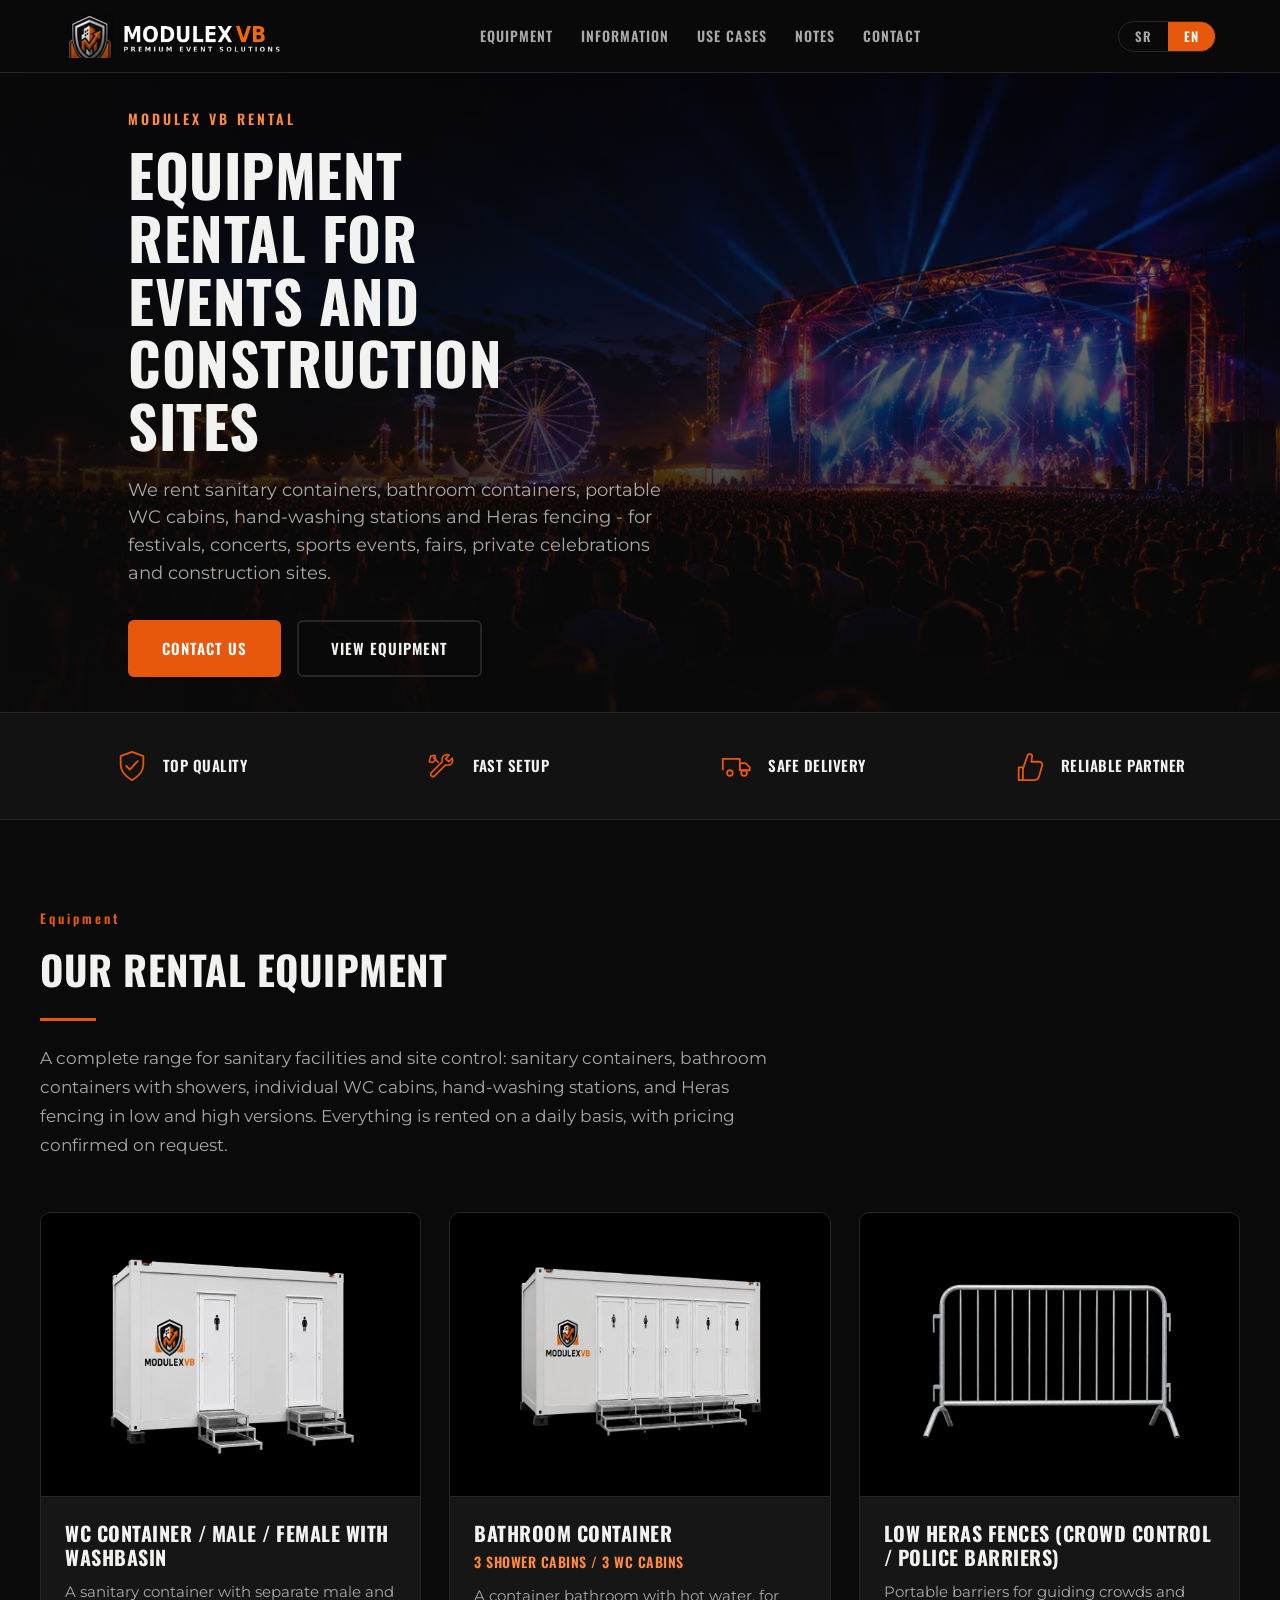
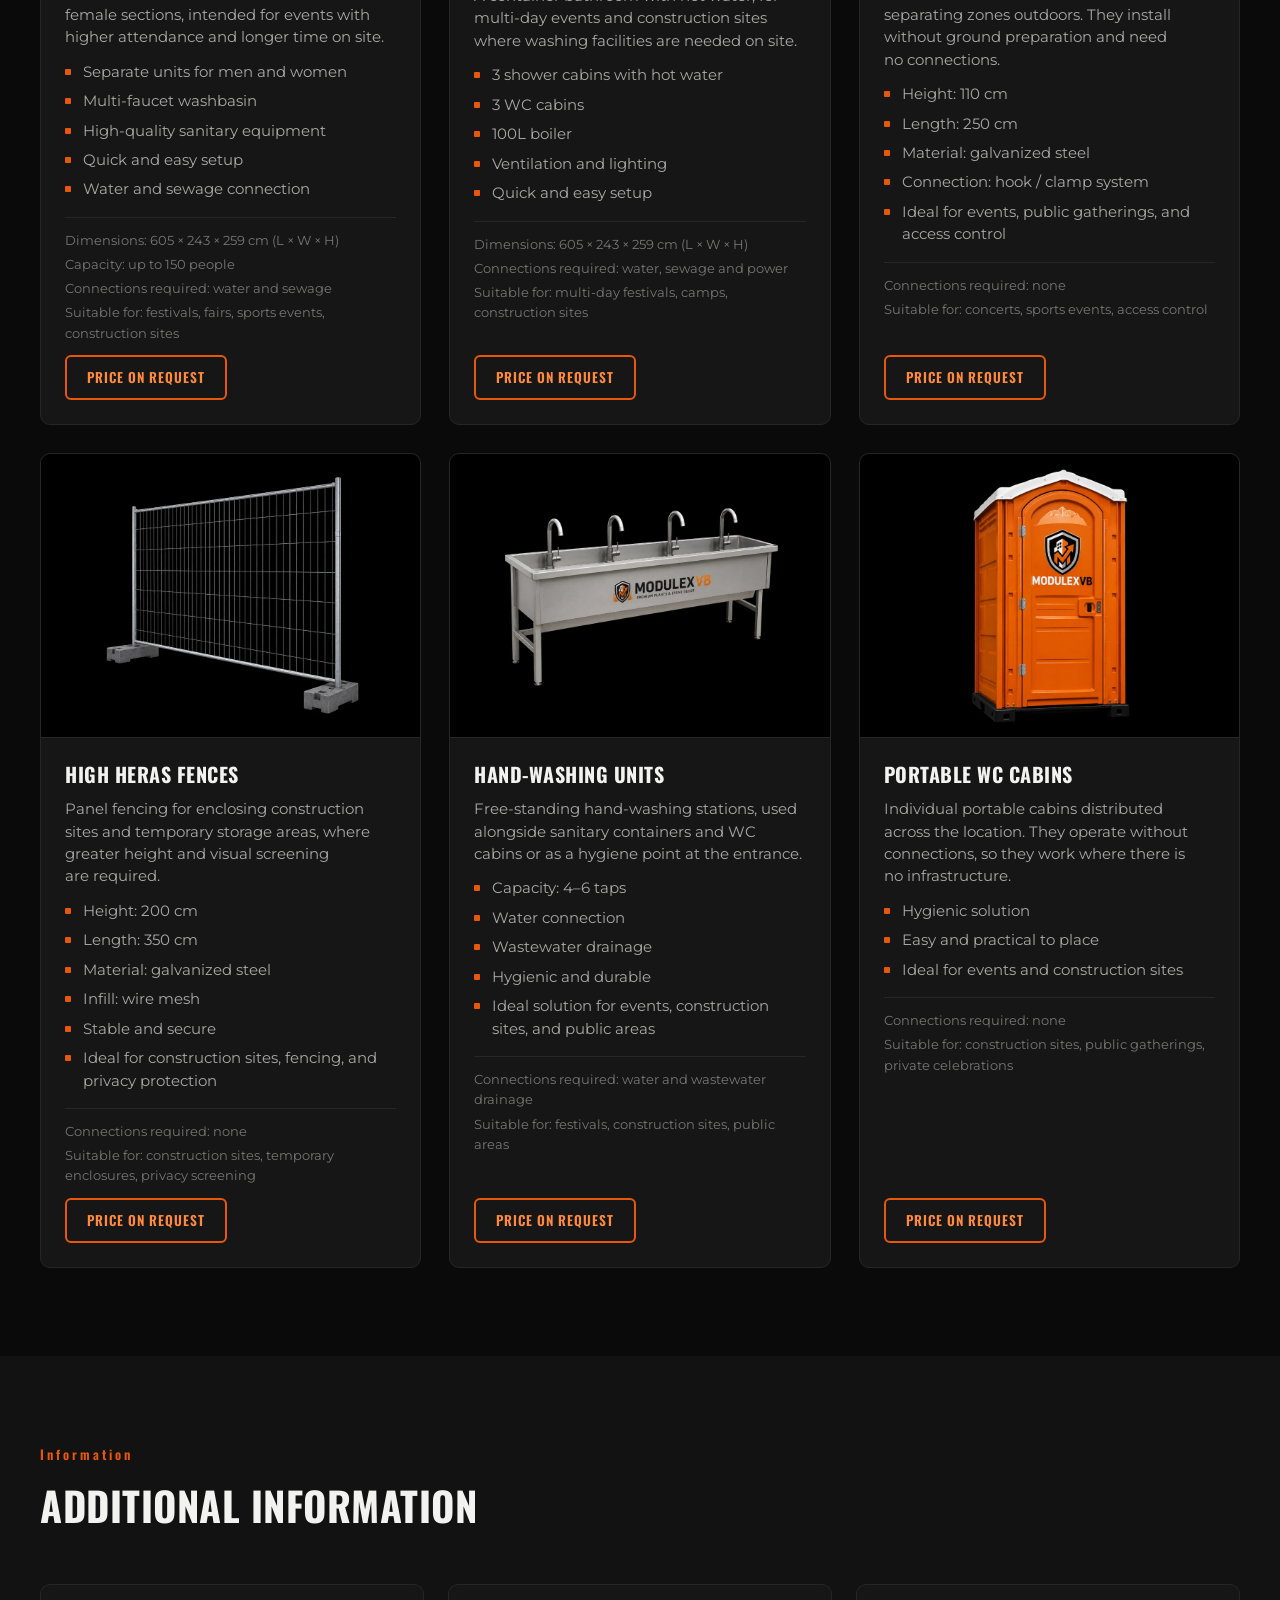
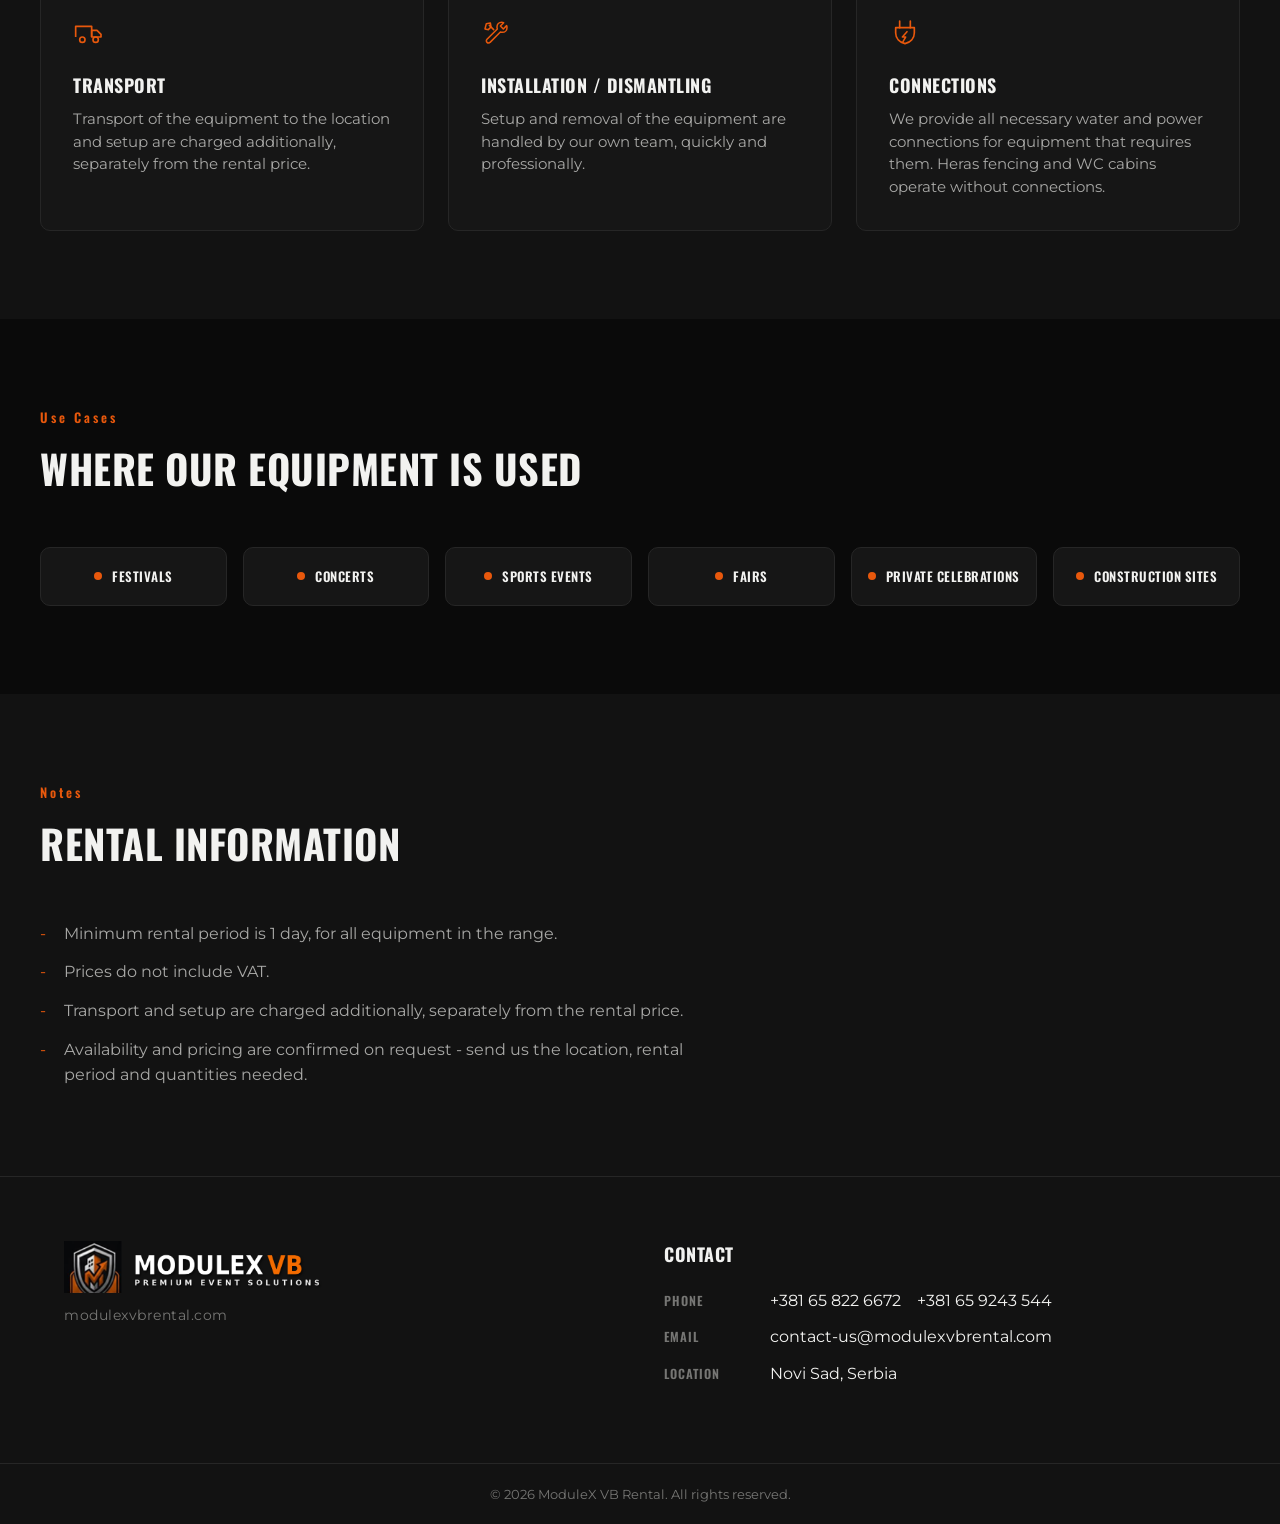
==== en/index.html @ b0f5988f "SEO Optimization - sitemap, robots, EN" ====
<!DOCTYPE html>
<html lang="en">
<head>
<meta charset="UTF-8">
<meta name="viewport" content="width=device-width, initial-scale=1.0">
<title>Equipment rental for events and construction sites | ModuleX VB Rental</title>
<meta name="description" content="ModuleX VB Rental in Novi Sad, Serbia rents sanitary WC containers, bathroom containers with showers, portable WC cabins, hand-washing stations and low and high Heras fencing for events and construction sites.">
<link rel="canonical" href="https://modulexvbrental.com/en/">
<link rel="alternate" hreflang="sr-Latn" href="https://modulexvbrental.com/">
<link rel="alternate" hreflang="en" href="https://modulexvbrental.com/en/">
<link rel="alternate" hreflang="x-default" href="https://modulexvbrental.com/">

<meta property="og:type" content="website">
<meta property="og:site_name" content="ModuleX VB Rental">
<meta property="og:locale" content="en_US">
<meta property="og:locale:alternate" content="sr_RS">
<meta property="og:url" content="https://modulexvbrental.com/en/">
<meta property="og:title" content="Equipment rental for events and construction sites | ModuleX VB Rental">
<meta property="og:description" content="Sanitary containers, bathroom containers, portable WC cabins, hand-washing stations and Heras fencing for rent. ModuleX VB Rental, Novi Sad.">
<meta property="og:image" content="https://modulexvbrental.com/assets/hero-event.jpg">
<meta property="og:image:width" content="1600">
<meta property="og:image:height" content="900">
<meta property="og:image:alt" content="ModuleX VB Rental equipment at an event">
<meta name="twitter:card" content="summary_large_image">
<meta name="twitter:title" content="Equipment rental for events and construction sites | ModuleX VB Rental">
<meta name="twitter:description" content="Sanitary containers, bathroom containers, portable WC cabins, hand-washing stations and Heras fencing for rent. ModuleX VB Rental, Novi Sad.">
<meta name="twitter:image" content="https://modulexvbrental.com/assets/hero-event.jpg">

<link rel="icon" href="../assets/logo.png" type="image/png">
<link rel="apple-touch-icon" href="../assets/logo.png">
<link rel="preconnect" href="https://fonts.googleapis.com">
<link rel="preconnect" href="https://fonts.gstatic.com" crossorigin>
<link rel="preload" as="image" href="../assets/hero-event.webp" type="image/webp">
<link href="https://fonts.googleapis.com/css2?family=Oswald:wght@500;600;700&family=Montserrat:wght@400;500;600;700&display=swap" rel="stylesheet">
<link rel="stylesheet" href="../styles.css">

<script type="application/ld+json">
{
  "@context": "https://schema.org",
  "@type": "LocalBusiness",
  "name": "ModuleX VB Rental",
  "legalName": "MODULEX VB DOO NOVI SAD",
  "url": "https://modulexvbrental.com/",
  "logo": "https://modulexvbrental.com/assets/logo.png",
  "image": "https://modulexvbrental.com/assets/hero-event.jpg",
  "description": "Rental of sanitary containers, bathroom containers, portable WC cabins, hand-washing stations and Heras fencing for events and construction sites.",
  "email": "contact-us@modulexvbrental.com",
  "telephone": "+381658226672",
  "taxID": "115804773",
  "identifier": "22317431",
  "foundingDate": "2026-07-06",
  "address": {
    "@type": "PostalAddress",
    "addressLocality": "Novi Sad",
    "postalCode": "21000",
    "addressCountry": "RS"
  },
  "areaServed": {
    "@type": "Country",
    "name": "Serbia"
  },
  "contactPoint": [
    {
      "@type": "ContactPoint",
      "contactType": "sales",
      "telephone": "+381658226672",
      "email": "contact-us@modulexvbrental.com",
      "availableLanguage": ["sr", "en"]
    },
    {
      "@type": "ContactPoint",
      "contactType": "sales",
      "telephone": "+381659243544",
      "availableLanguage": ["sr", "en"]
    }
  ]
}
</script>
</head>
<body>

<header class="site-header" id="top">
  <div class="header-inner">
    <a href="#top" class="brand">
      <img src="../assets/logo.png" alt="ModuleX VB Rental" class="brand-logo" width="720" height="145" fetchpriority="high">
    </a>

    <nav class="main-nav" id="mainNav" aria-label="Main navigation">
      <a href="#equipment">Equipment</a>
      <a href="#info">Information</a>
      <a href="#usecases">Use Cases</a>
      <a href="#notes">Notes</a>
      <a href="#contact">Contact</a>
    </nav>

    <div class="header-actions">
      <div class="lang-switch" role="group" aria-label="Izbor jezika / Language">
        <a class="lang-btn" href="../index.html" hreflang="sr-Latn" lang="sr-Latn">SR</a>
        <a class="lang-btn active" href="index.html" hreflang="en" lang="en" aria-current="page">EN</a>
      </div>
      <button type="button" class="nav-toggle" id="navToggle" aria-label="Menu" aria-expanded="false" aria-controls="mainNav">
        <span></span><span></span><span></span>
      </button>
    </div>
  </div>
</header>

<main>

  <section class="hero">
    <div class="hero-bg"></div>
    <div class="hero-scrim"></div>
    <div class="hero-content">
      <p class="eyebrow">MODULEX VB RENTAL</p>
      <h1>Equipment rental for events and construction sites</h1>
      <p class="hero-sub">We rent sanitary containers, bathroom containers, portable WC cabins, hand-washing stations and Heras fencing - for festivals, concerts, sports events, fairs, private celebrations and construction sites.</p>
      <div class="hero-ctas">
        <a href="#contact" class="btn btn-primary">Contact us</a>
        <a href="#equipment" class="btn btn-ghost">View equipment</a>
      </div>
    </div>
  </section>

  <section class="benefits" aria-label="Why ModuleX VB Rental">
    <div class="benefits-inner">
      <div class="benefit">
        <svg viewBox="0 0 48 48" class="benefit-icon" aria-hidden="true"><path d="M24 4 L40 10 V22 C40 32 33 39 24 44 C15 39 8 32 8 22 V10 Z" fill="none" stroke="currentColor" stroke-width="2.5" stroke-linejoin="round"/><path d="M16 24 L21 29 L32 17" fill="none" stroke="currentColor" stroke-width="2.5" stroke-linecap="round" stroke-linejoin="round"/></svg>
        <span>Top quality</span>
      </div>
      <div class="benefit">
        <svg viewBox="0 0 48 48" class="benefit-icon" aria-hidden="true"><path d="M31 8C27 8 24 11 24 15C24 16 24.2 17 24.5 17.9L9 33.4C7.7 34.7 7.7 36.8 9 38C10.3 39.3 12.4 39.3 13.6 38L29.1 22.5C30 22.8 31 23 32 23C36 23 39 20 39 16C39 14.9 38.8 13.9 38.4 13L33.5 17.9L29.1 13.5L34 8.6C33.1 8.2 32.1 8 31 8Z" fill="none" stroke="currentColor" stroke-width="2.3" stroke-linejoin="round" stroke-linecap="round"/><path d="M8 10L14 9L15 15L11 19L6 18Z" fill="none" stroke="currentColor" stroke-width="2.3" stroke-linejoin="round"/><path d="M12.5 12.5L19 19" stroke="currentColor" stroke-width="2.3" stroke-linecap="round"/></svg>
        <span>Fast setup</span>
      </div>
      <div class="benefit">
        <svg viewBox="0 0 48 48" class="benefit-icon" aria-hidden="true"><path d="M4 30V14H28V30" fill="none" stroke="currentColor" stroke-width="2.5" stroke-linejoin="round"/><path d="M28 20H36L42 26V30H28Z" fill="none" stroke="currentColor" stroke-width="2.5" stroke-linejoin="round"/><circle cx="14" cy="34" r="4" fill="none" stroke="currentColor" stroke-width="2.5"/><circle cx="34" cy="34" r="4" fill="none" stroke="currentColor" stroke-width="2.5"/></svg>
        <span>Safe delivery</span>
      </div>
      <div class="benefit">
        <svg viewBox="0 0 48 48" class="benefit-icon" aria-hidden="true"><path d="M14 26V44H8V26Z" fill="none" stroke="currentColor" stroke-width="2.5" stroke-linejoin="round"/><path d="M14 28L21 8C23 6 27 7 27 10L26 18H37C40 18 42 21 41 24L37 38C36 42 33 44 29 44H14" fill="none" stroke="currentColor" stroke-width="2.5" stroke-linejoin="round" stroke-linecap="round"/></svg>
        <span>Reliable partner</span>
      </div>
    </div>
  </section>

  <section class="section" id="equipment">
    <div class="section-inner">
      <p class="section-eyebrow">Equipment</p>
      <h2>Our rental equipment</h2>
      <p class="section-lead">A complete range for sanitary facilities and site control: sanitary containers, bathroom containers with showers, individual WC cabins, hand-washing stations, and Heras fencing in low and high versions. Everything is rented on a daily basis, with pricing confirmed on request.</p>

      <div class="product-grid">

        <article class="product-card">
          <div class="product-media">
            <picture>
              <source srcset="../assets/product-wc-container.webp" type="image/webp">
              <img src="../assets/product-wc-container.jpg" alt="Sanitary WC container with separate male and female sections and washbasin" width="800" height="800" loading="lazy" decoding="async">
            </picture>
          </div>
          <div class="product-body">
            <h3>WC container / male / female with washbasin</h3>
            <p class="product-lead">A sanitary container with separate male and female sections, intended for events with higher attendance and longer time on site.</p>
            <ul class="product-list">
              <li>Separate units for men and women</li>
              <li>Multi-faucet washbasin</li>
              <li>High-quality sanitary equipment</li>
              <li>Quick and easy setup</li>
              <li>Water and sewage connection</li>
            </ul>
            <div class="product-specs">
              <span>Dimensions: 605 × 243 × 259 cm (L × W × H)</span>
              <span>Capacity: up to 150 people</span>
              <span>Connections required: water and sewage</span>
              <span>Suitable for: festivals, fairs, sports events, construction sites</span>
            </div>
            <a href="#contact" class="price-badge">Price on request</a>
          </div>
        </article>

        <article class="product-card">
          <div class="product-media">
            <picture>
              <source srcset="../assets/product-bathroom-container.webp" type="image/webp">
              <img src="../assets/product-bathroom-container.jpg" alt="Bathroom container with three shower cabins and three WC cabins" width="800" height="800" loading="lazy" decoding="async">
            </picture>
          </div>
          <div class="product-body">
            <h3>Bathroom container</h3>
            <p class="product-subtitle">3 shower cabins / 3 WC cabins</p>
            <p class="product-lead">A container bathroom with hot water, for multi-day events and construction sites where washing facilities are needed on site.</p>
            <ul class="product-list">
              <li>3 shower cabins with hot water</li>
              <li>3 WC cabins</li>
              <li>100L boiler</li>
              <li>Ventilation and lighting</li>
              <li>Quick and easy setup</li>
            </ul>
            <div class="product-specs">
              <span>Dimensions: 605 × 243 × 259 cm (L × W × H)</span>
              <span>Connections required: water, sewage and power</span>
              <span>Suitable for: multi-day festivals, camps, construction sites</span>
            </div>
            <a href="#contact" class="price-badge">Price on request</a>
          </div>
        </article>

        <article class="product-card">
          <div class="product-media">
            <picture>
              <source srcset="../assets/product-heras-low.webp" type="image/webp">
              <img src="../assets/product-heras-low.jpg" alt="Low Heras crowd-control barrier fencing" width="800" height="800" loading="lazy" decoding="async">
            </picture>
          </div>
          <div class="product-body">
            <h3>Low Heras fences (crowd control / police barriers)</h3>
            <p class="product-lead">Portable barriers for guiding crowds and separating zones outdoors. They install without ground preparation and need no connections.</p>
            <ul class="product-list">
              <li>Height: 110 cm</li>
              <li>Length: 250 cm</li>
              <li>Material: galvanized steel</li>
              <li>Connection: hook / clamp system</li>
              <li>Ideal for events, public gatherings, and access control</li>
            </ul>
            <div class="product-specs">
              <span>Connections required: none</span>
              <span>Suitable for: concerts, sports events, access control</span>
            </div>
            <a href="#contact" class="price-badge">Price on request</a>
          </div>
        </article>

        <article class="product-card">
          <div class="product-media">
            <picture>
              <source srcset="../assets/product-heras-high.webp" type="image/webp">
              <img src="../assets/product-heras-high.jpg" alt="High Heras wire mesh fencing for construction site enclosure" width="800" height="800" loading="lazy" decoding="async">
            </picture>
          </div>
          <div class="product-body">
            <h3>High Heras fences</h3>
            <p class="product-lead">Panel fencing for enclosing construction sites and temporary storage areas, where greater height and visual screening are required.</p>
            <ul class="product-list">
              <li>Height: 200 cm</li>
              <li>Length: 350 cm</li>
              <li>Material: galvanized steel</li>
              <li>Infill: wire mesh</li>
              <li>Stable and secure</li>
              <li>Ideal for construction sites, fencing, and privacy protection</li>
            </ul>
            <div class="product-specs">
              <span>Connections required: none</span>
              <span>Suitable for: construction sites, temporary enclosures, privacy screening</span>
            </div>
            <a href="#contact" class="price-badge">Price on request</a>
          </div>
        </article>

        <article class="product-card">
          <div class="product-media">
            <picture>
              <source srcset="../assets/product-handwash.webp" type="image/webp">
              <img src="../assets/product-handwash.jpg" alt="Hand-washing station with multiple taps" width="800" height="800" loading="lazy" decoding="async">
            </picture>
          </div>
          <div class="product-body">
            <h3>Hand-washing units</h3>
            <p class="product-lead">Free-standing hand-washing stations, used alongside sanitary containers and WC cabins or as a hygiene point at the entrance.</p>
            <ul class="product-list">
              <li>Capacity: 4–6 taps</li>
              <li>Water connection</li>
              <li>Wastewater drainage</li>
              <li>Hygienic and durable</li>
              <li>Ideal solution for events, construction sites, and public areas</li>
            </ul>
            <div class="product-specs">
              <span>Connections required: water and wastewater drainage</span>
              <span>Suitable for: festivals, construction sites, public areas</span>
            </div>
            <a href="#contact" class="price-badge">Price on request</a>
          </div>
        </article>

        <article class="product-card">
          <div class="product-media">
            <picture>
              <source srcset="../assets/product-portable-wc.webp" type="image/webp">
              <img src="../assets/product-portable-wc.jpg" alt="Portable WC cabin for events and construction sites" width="800" height="800" loading="lazy" decoding="async">
            </picture>
          </div>
          <div class="product-body">
            <h3>Portable WC cabins</h3>
            <p class="product-lead">Individual portable cabins distributed across the location. They operate without connections, so they work where there is no infrastructure.</p>
            <ul class="product-list">
              <li>Hygienic solution</li>
              <li>Easy and practical to place</li>
              <li>Ideal for events and construction sites</li>
            </ul>
            <div class="product-specs">
              <span>Connections required: none</span>
              <span>Suitable for: construction sites, public gatherings, private celebrations</span>
            </div>
            <a href="#contact" class="price-badge">Price on request</a>
          </div>
        </article>

      </div>
    </div>
  </section>

  <section class="section section-alt" id="info">
    <div class="section-inner">
      <p class="section-eyebrow">Information</p>
      <h2>Additional information</h2>
      <div class="info-grid">
        <div class="info-card">
          <svg viewBox="0 0 48 48" class="info-icon" aria-hidden="true"><path d="M4 30V14H28V30" fill="none" stroke="currentColor" stroke-width="2.5" stroke-linejoin="round"/><path d="M28 20H36L42 26V30H28Z" fill="none" stroke="currentColor" stroke-width="2.5" stroke-linejoin="round"/><circle cx="14" cy="34" r="4" fill="none" stroke="currentColor" stroke-width="2.5"/><circle cx="34" cy="34" r="4" fill="none" stroke="currentColor" stroke-width="2.5"/></svg>
          <h3>Transport</h3>
          <p>Transport of the equipment to the location and setup are charged additionally, separately from the rental price.</p>
        </div>
        <div class="info-card">
          <svg viewBox="0 0 48 48" class="info-icon" aria-hidden="true"><path d="M31 8C27 8 24 11 24 15C24 16 24.2 17 24.5 17.9L9 33.4C7.7 34.7 7.7 36.8 9 38C10.3 39.3 12.4 39.3 13.6 38L29.1 22.5C30 22.8 31 23 32 23C36 23 39 20 39 16C39 14.9 38.8 13.9 38.4 13L33.5 17.9L29.1 13.5L34 8.6C33.1 8.2 32.1 8 31 8Z" fill="none" stroke="currentColor" stroke-width="2.3" stroke-linejoin="round" stroke-linecap="round"/><path d="M8 10L14 9L15 15L11 19L6 18Z" fill="none" stroke="currentColor" stroke-width="2.3" stroke-linejoin="round"/><path d="M12.5 12.5L19 19" stroke="currentColor" stroke-width="2.3" stroke-linecap="round"/></svg>
          <h3>Installation / dismantling</h3>
          <p>Setup and removal of the equipment are handled by our own team, quickly and professionally.</p>
        </div>
        <div class="info-card">
          <svg viewBox="0 0 48 48" class="info-icon" aria-hidden="true"><path d="M16 6V16M32 6V16" stroke="currentColor" stroke-width="2.5" stroke-linecap="round"/><path d="M10 16H38V24C38 32 32 38 24 40C16 38 10 32 10 24V16Z" fill="none" stroke="currentColor" stroke-width="2.5" stroke-linejoin="round"/><path d="M27 22L20 30H25L21 37" fill="none" stroke="currentColor" stroke-width="2.3" stroke-linecap="round" stroke-linejoin="round"/></svg>
          <h3>Connections</h3>
          <p>We provide all necessary water and power connections for equipment that requires them. Heras fencing and WC cabins operate without connections.</p>
        </div>
      </div>
    </div>
  </section>

  <section class="section" id="usecases">
    <div class="section-inner">
      <p class="section-eyebrow">Use Cases</p>
      <h2>Where our equipment is used</h2>
      <div class="usecase-strip">
        <div class="usecase"><span class="usecase-dot" aria-hidden="true"></span><span>Festivals</span></div>
        <div class="usecase"><span class="usecase-dot" aria-hidden="true"></span><span>Concerts</span></div>
        <div class="usecase"><span class="usecase-dot" aria-hidden="true"></span><span>Sports events</span></div>
        <div class="usecase"><span class="usecase-dot" aria-hidden="true"></span><span>Fairs</span></div>
        <div class="usecase"><span class="usecase-dot" aria-hidden="true"></span><span>Private celebrations</span></div>
        <div class="usecase"><span class="usecase-dot" aria-hidden="true"></span><span>Construction sites</span></div>
      </div>
    </div>
  </section>

  <section class="section section-alt" id="notes">
    <div class="section-inner">
      <p class="section-eyebrow">Notes</p>
      <h2>Rental information</h2>
      <ul class="notes-list">
        <li>Minimum rental period is 1 day, for all equipment in the range.</li>
        <li>Prices do not include VAT.</li>
        <li>Transport and setup are charged additionally, separately from the rental price.</li>
        <li>Availability and pricing are confirmed on request - send us the location, rental period and quantities needed.</li>
      </ul>
    </div>
  </section>

</main>

<footer class="site-footer" id="contact">
  <div class="footer-inner">
    <div class="footer-brand">
      <img src="../assets/logo.png" alt="ModuleX VB Rental" class="footer-logo" width="720" height="145" loading="lazy">
      <p class="footer-domain">modulexvbrental.com</p>
    </div>

    <div class="footer-contact">
      <h3>Contact</h3>
      <div class="contact-row">
        <span class="contact-label">Phone</span>
        <a href="tel:+381658226672">+381 65 822 6672</a>
        <a href="tel:+381659243544">+381 65 9243 544</a>
      </div>
      <div class="contact-row">
        <span class="contact-label">Email</span>
        <a href="mailto:contact-us@modulexvbrental.com">contact-us@modulexvbrental.com</a>
      </div>
      <div class="contact-row">
        <span class="contact-label">Location</span>
        <span>Novi Sad, Serbia</span>
      </div>
    </div>
  </div>
  <div class="footer-bottom">
    <p>&copy; 2026 ModuleX VB Rental. All rights reserved.</p>
  </div>
</footer>

<script src="../script.js"></script>
</body>
</html>
---- styles.css ----
/* ModuleX VB Rental - site styles */

:root{
  --bg: #0a0a0a;
  --bg-alt: #121212;
  --panel: #161616;
  --panel-border: #262626;
  --text: #f2f2f0;
  --text-dim: #a8a8a6;
  --text-faint: #767674;
  --orange: #e8580c;
  --orange-light: #ff8a3d;
  --orange-glow: rgba(232, 88, 12, 0.35);
  --glow-hover: 0 0 28px var(--orange-glow);

  --font-head: 'Oswald', 'Arial Narrow', sans-serif;
  --font-body: 'Montserrat', 'Segoe UI', sans-serif;

  --container: 1200px;
  --radius: 10px;
}

*, *::before, *::after{ box-sizing: border-box; }

html{ scroll-behavior: smooth; }

body{
  margin: 0;
  background: var(--bg);
  color: var(--text);
  font-family: var(--font-body);
  line-height: 1.55;
  -webkit-font-smoothing: antialiased;
}

h1, h2, h3{
  font-family: var(--font-head);
  font-weight: 700;
  text-transform: uppercase;
  letter-spacing: 0.5px;
  margin: 0 0 16px;
  color: var(--text);
}

p{ margin: 0 0 12px; color: var(--text-dim); }

a{ color: inherit; text-decoration: none; }

ul{ margin: 0; padding: 0; list-style: none; }

img{ max-width: 100%; display: block; }

/* Visible focus ring for keyboard users everywhere interactive */
a:focus-visible,
button:focus-visible{
  outline: 2px solid var(--orange-light);
  outline-offset: 3px;
  border-radius: 4px;
}

/* Header */

.site-header{
  position: sticky;
  top: 0;
  z-index: 100;
  background: rgba(10,10,10,0.86);
  backdrop-filter: blur(10px);
  border-block-end: 1px solid var(--panel-border);
}

.header-inner{
  max-width: var(--container);
  margin-inline: auto;
  padding: 14px 24px;
  display: flex;
  align-items: center;
  justify-content: space-between;
  gap: 20px;
}

.brand{ display: flex; align-items: center; }
.brand-logo{ height: 44px; width: auto; }

.main-nav{
  display: flex;
  gap: 28px;
  flex: 1;
  justify-content: center;
}

.main-nav a{
  font-family: var(--font-head);
  font-size: 14px;
  font-weight: 600;
  letter-spacing: 1px;
  text-transform: uppercase;
  color: var(--text-dim);
  transition: color 0.2s ease;
  white-space: nowrap;
}

.main-nav a:hover{ color: var(--orange-light); }

.header-actions{ display: flex; align-items: center; gap: 16px; }

.lang-switch{
  display: flex;
  border: 1px solid var(--panel-border);
  border-radius: 999px;
  overflow: hidden;
}

.lang-btn{
  display: inline-flex;
  align-items: center;
  background: transparent;
  border: none;
  color: var(--text-dim);
  font-family: var(--font-head);
  font-size: 13px;
  font-weight: 600;
  letter-spacing: 1px;
  line-height: 1;
  padding: 8px 16px;
  cursor: pointer;
  transition: background 0.2s ease, color 0.2s ease;
}

.lang-btn.active{
  background: var(--orange);
  color: #fff;
}

.lang-btn:not(.active):hover{ color: var(--text); }

.nav-toggle{
  display: none;
  flex-direction: column;
  gap: 5px;
  background: none;
  border: none;
  cursor: pointer;
  padding: 6px;
}

.nav-toggle span{
  width: 24px;
  height: 2px;
  background: var(--text);
  display: block;
}

/* Hero */

.hero{
  position: relative;
  min-height: 640px;
  display: flex;
  align-items: center;
  overflow: hidden;
  border-block-end: 1px solid var(--panel-border);
}

.hero-bg{
  position: absolute;
  inset: 0;
  /* JPEG first so older browsers get a usable image; image-set upgrades to WebP */
  background-image: url('assets/hero-event.jpg');
  background-image: image-set(
    url('assets/hero-event.webp') type('image/webp'),
    url('assets/hero-event.jpg') type('image/jpeg')
  );
  background-size: cover;
  background-position: center;
  filter: saturate(1.1) contrast(1.05);
  transform: scale(1.02);
}

.hero-scrim{
  position: absolute;
  inset: 0;
  background:
    linear-gradient(180deg, rgba(10,10,10,0.35) 0%, rgba(10,10,10,0.55) 55%, rgba(10,10,10,0.85) 100%),
    linear-gradient(90deg, rgba(10,10,10,0.75) 0%, rgba(10,10,10,0.35) 55%, rgba(10,10,10,0.2) 100%);
}

.hero-content{
  position: relative;
  z-index: 2;
  margin: 0;
  padding-inline: 10% 24px;
  width: 100%;
  max-width: 720px;
  opacity: 0;
  transform: translateY(18px);
  animation: fadeUp 0.9s ease forwards 0.15s;
}

@keyframes fadeUp{
  to{ opacity: 1; transform: translateY(0); }
}

.eyebrow{
  color: var(--orange-light);
  font-family: var(--font-head);
  font-weight: 600;
  letter-spacing: 3px;
  font-size: 14px;
  margin-bottom: 14px;
}

.hero h1{
  font-size: clamp(34px, 5vw, 58px);
  line-height: 1.08;
  margin-bottom: 20px;
  max-width: 14ch;
}

.hero-sub{
  font-size: 18px;
  color: var(--text-dim);
  max-width: 46ch;
  margin-bottom: 32px;
}

.hero-ctas{ display: flex; flex-wrap: wrap; gap: 16px; }

.btn{
  display: inline-flex;
  align-items: center;
  justify-content: center;
  padding: 15px 32px;
  font-family: var(--font-head);
  font-weight: 600;
  font-size: 15px;
  letter-spacing: 1px;
  text-transform: uppercase;
  border-radius: 6px;
  transition: transform 0.2s ease, box-shadow 0.2s ease, background 0.2s ease, border-color 0.2s ease;
  cursor: pointer;
  border: 2px solid transparent;
}

.btn-primary{
  background: var(--orange);
  color: #fff;
}

.btn-primary:hover{
  box-shadow: var(--glow-hover);
  transform: translateY(-2px);
}

.btn-ghost{
  background: transparent;
  border-color: var(--panel-border);
  color: var(--text);
}

.btn-ghost:hover{
  border-color: var(--orange);
  color: var(--orange-light);
  box-shadow: var(--glow-hover);
}

/* Benefits strip */

.benefits{
  background: var(--bg-alt);
  border-block-end: 1px solid var(--panel-border);
  padding: 36px 24px;
}

.benefits-inner{
  max-width: var(--container);
  margin-inline: auto;
  display: grid;
  grid-template-columns: repeat(4, 1fr);
  gap: 24px;
}

.benefit{
  display: flex;
  align-items: center;
  gap: 14px;
  justify-content: center;
}

.benefit-icon{
  width: 34px;
  height: 34px;
  color: var(--orange);
  flex-shrink: 0;
}

.benefit span{
  font-family: var(--font-head);
  font-weight: 600;
  letter-spacing: 0.5px;
  font-size: 15px;
  text-transform: uppercase;
}

/* Sections */

.section{ padding: 88px 24px; }
.section-alt{ background: var(--bg-alt); }

.section-inner{ max-width: var(--container); margin-inline: auto; }

.section-eyebrow{
  color: var(--orange);
  font-family: var(--font-head);
  font-weight: 600;
  letter-spacing: 3px;
  font-size: 13px;
  margin-bottom: 10px;
}

.section h2{
  font-size: clamp(28px, 3.4vw, 40px);
  margin-bottom: 48px;
}

/* Intro paragraph directly under a section heading, which owns the 48px gap */
.section h2 + .section-lead{
  position: relative;
  margin-top: -30px;
  margin-bottom: 52px;
  padding-block-start: 26px;
  max-width: 68ch;
  font-size: 17px;
  line-height: 1.7;
  color: var(--text-dim);
  text-wrap: pretty;
}

/* Short orange rule echoing the brochure's section dividers */
.section h2 + .section-lead::before{
  content: '';
  position: absolute;
  inset-block-start: 0;
  inset-inline-start: 0;
  width: 56px;
  height: 3px;
  background: var(--orange);
}

/* Product grid */

.product-grid{
  display: grid;
  grid-template-columns: repeat(3, 1fr);
  gap: 28px;
}

.product-card{
  background: var(--panel);
  border: 1px solid var(--panel-border);
  border-radius: var(--radius);
  overflow: hidden;
  display: flex;
  flex-direction: column;
  transition: border-color 0.25s ease, box-shadow 0.25s ease, transform 0.25s ease;
}

.product-card:hover{
  border-color: var(--orange);
  box-shadow: 0 0 32px var(--orange-glow);
  transform: translateY(-4px);
}

.product-media{
  aspect-ratio: 4/3;
  overflow: hidden;
  border-block-end: 1px solid var(--panel-border);
  background: #000;
}

/* contain (not cover) so tall/narrow product shots don't get cropped at the edges */
.product-media img{ width: 100%; height: 100%; object-fit: contain; }

.product-body{
  padding: 24px;
  display: flex;
  flex-direction: column;
  gap: 12px;
  flex: 1;
}

.product-body h3{
  font-size: 20px;
  margin-bottom: 0;
  line-height: 1.2;
}

.product-subtitle{
  color: var(--orange-light);
  font-family: var(--font-head);
  font-weight: 600;
  letter-spacing: 0.5px;
  font-size: 14px;
  text-transform: uppercase;
  margin: -6px 0 0;
}

.product-lead{
  margin: 0;
  font-size: 14.5px;
  color: var(--text-dim);
  text-wrap: pretty;
}

.product-list{ display: flex; flex-direction: column; gap: 7px; }

.product-list li{
  color: var(--text-dim);
  font-size: 14.5px;
  padding-inline-start: 18px;
  position: relative;
}

.product-list li::before{
  content: '';
  position: absolute;
  inset-inline-start: 0;
  top: 8px;
  width: 6px;
  height: 6px;
  background: var(--orange);
  border-radius: 1px;
}

.product-specs{
  display: flex;
  flex-direction: column;
  gap: 4px;
  font-size: 13px;
  color: var(--text-faint);
  border-block-start: 1px solid var(--panel-border);
  padding-block-start: 12px;
  margin-block-start: 4px;
}

.price-badge{
  margin-block-start: auto;
  align-self: flex-start;
  background: transparent;
  border: 2px solid var(--orange);
  color: var(--orange-light);
  font-family: var(--font-head);
  font-weight: 600;
  letter-spacing: 1px;
  text-transform: uppercase;
  font-size: 13.5px;
  padding: 10px 20px;
  border-radius: 6px;
  transition: background 0.2s ease, color 0.2s ease, box-shadow 0.2s ease;
}

.price-badge:hover{
  background: var(--orange);
  color: #fff;
  box-shadow: var(--glow-hover);
}

/* Info grid */

.info-grid{
  display: grid;
  grid-template-columns: repeat(3, 1fr);
  gap: 24px;
}

.info-card{
  background: var(--panel);
  border: 1px solid var(--panel-border);
  border-radius: var(--radius);
  padding: 32px;
  transition: border-color 0.25s ease;
}

.info-card:hover{ border-color: var(--orange); }

.info-icon{ width: 32px; height: 32px; color: var(--orange); margin-bottom: 16px; }

.info-card h3{ font-size: 18px; margin-bottom: 8px; }
.info-card p{ margin-bottom: 0; font-size: 14.5px; }

/* Use cases */

.usecase-strip{
  display: grid;
  grid-template-columns: repeat(6, 1fr);
  gap: 16px;
}

.usecase{
  display: flex;
  align-items: center;
  justify-content: center;
  gap: 10px;
  background: var(--panel);
  border: 1px solid var(--panel-border);
  border-radius: var(--radius);
  padding: 18px 10px;
  transition: border-color 0.25s ease, transform 0.2s ease;
  font-family: var(--font-head);
  font-weight: 600;
  letter-spacing: 0.5px;
  font-size: 13px;
  text-transform: uppercase;
  white-space: nowrap;
  overflow: hidden;
  text-overflow: ellipsis;
}

.usecase:hover{ border-color: var(--orange); transform: translateY(-2px); }

.usecase-dot{
  width: 8px;
  height: 8px;
  background: var(--orange);
  border-radius: 50%;
  flex-shrink: 0;
}

/* Notes */

.notes-list{
  display: flex;
  flex-direction: column;
  gap: 14px;
  max-width: 680px;
}

.notes-list li{
  color: var(--text-dim);
  font-size: 16px;
  padding-inline-start: 24px;
  position: relative;
}

.notes-list li::before{
  content: '-';
  position: absolute;
  inset-inline-start: 0;
  color: var(--orange);
}

/* Footer */

.site-footer{
  background: var(--bg-alt);
  border-block-start: 1px solid var(--panel-border);
}

.footer-inner{
  max-width: var(--container);
  margin-inline: auto;
  padding: 64px 24px;
  display: grid;
  grid-template-columns: 1fr 1fr;
  gap: 48px;
}

.footer-logo{ height: 52px; width: auto; margin-bottom: 12px; }
.footer-domain{ color: var(--text-faint); font-size: 14px; letter-spacing: 0.5px; }

.footer-contact h3{ font-size: 18px; margin-bottom: 20px; }

.contact-row{
  display: flex;
  flex-wrap: wrap;
  align-items: baseline;
  gap: 8px 16px;
  margin-bottom: 12px;
  font-size: 16px;
}

.contact-label{
  font-family: var(--font-head);
  font-weight: 600;
  letter-spacing: 1px;
  text-transform: uppercase;
  font-size: 12.5px;
  color: var(--text-faint);
  inline-size: 90px;
  flex-shrink: 0;
}

.contact-row a{ transition: color 0.2s ease; }
.contact-row a:hover{ color: var(--orange-light); }

.footer-bottom{
  border-block-start: 1px solid var(--panel-border);
  padding: 20px 24px;
  text-align: center;
}

.footer-bottom p{
  margin: 0;
  font-size: 13px;
  color: var(--text-faint);
}

/* Responsive */

@media (max-width: 980px){
  .product-grid{ grid-template-columns: repeat(2, 1fr); }
  .info-grid{ grid-template-columns: 1fr 1fr; }
  .usecase-strip{ grid-template-columns: repeat(3, 1fr); }
  .benefits-inner{ grid-template-columns: repeat(2, 1fr); }
  .footer-inner{ grid-template-columns: 1fr; gap: 32px; }
}

@media (max-width: 760px){
  .main-nav{
    position: absolute;
    top: 100%;
    left: 0;
    right: 0;
    background: rgba(10,10,10,0.98);
    border-block-end: 1px solid var(--panel-border);
    flex-direction: column;
    gap: 0;
    padding: 8px 24px;
    max-height: 0;
    overflow: hidden;
    transition: max-height 0.3s ease;
  }

  .main-nav.open{ max-height: 400px; padding: 12px 24px 20px; }

  .main-nav a{
    padding-block: 12px;
    border-block-end: 1px solid var(--panel-border);
  }

  .main-nav a:last-child{ border-block-end: none; }

  .nav-toggle{ display: flex; }

  .hero{ min-height: 560px; }
  .hero-content{ padding-inline: 20px; }

  .product-grid{ grid-template-columns: 1fr; }
  .info-grid{ grid-template-columns: 1fr; }
  .usecase-strip{ grid-template-columns: repeat(2, 1fr); }
  .benefits-inner{ grid-template-columns: 1fr; }

  .section{ padding: 60px 20px; }

  .contact-row{
    flex-direction: column;
    align-items: flex-start;
    gap: 6px;
    margin-bottom: 18px;
  }

  .contact-label{ margin-bottom: 2px; }
}

@media (max-width: 420px){
  .hero-ctas{ flex-direction: column; align-items: stretch; }
}

@media (prefers-reduced-motion: reduce){
  html{ scroll-behavior: auto; }

  .hero-content{
    animation: none;
    opacity: 1;
    transform: none;
  }

  *, *::before, *::after{
    transition-duration: 0.001ms !important;
    animation-duration: 0.001ms !important;
  }
}
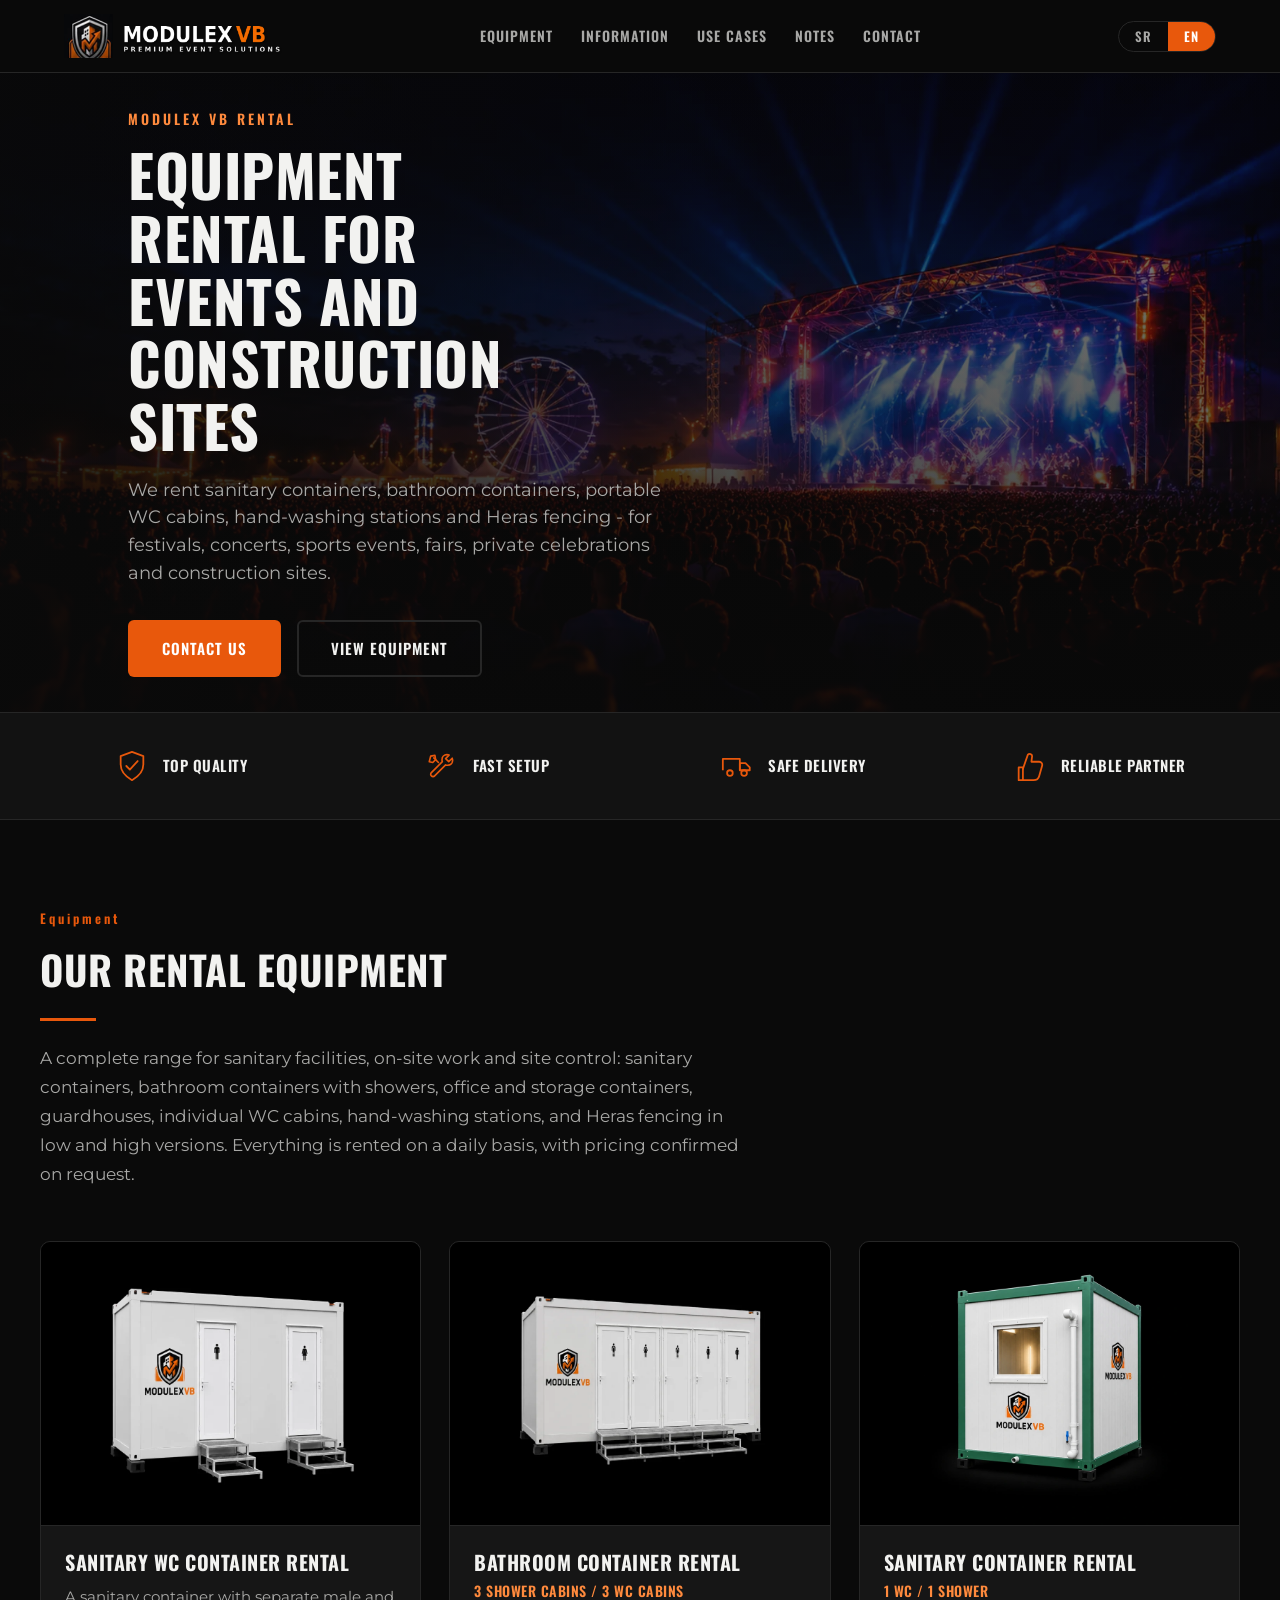
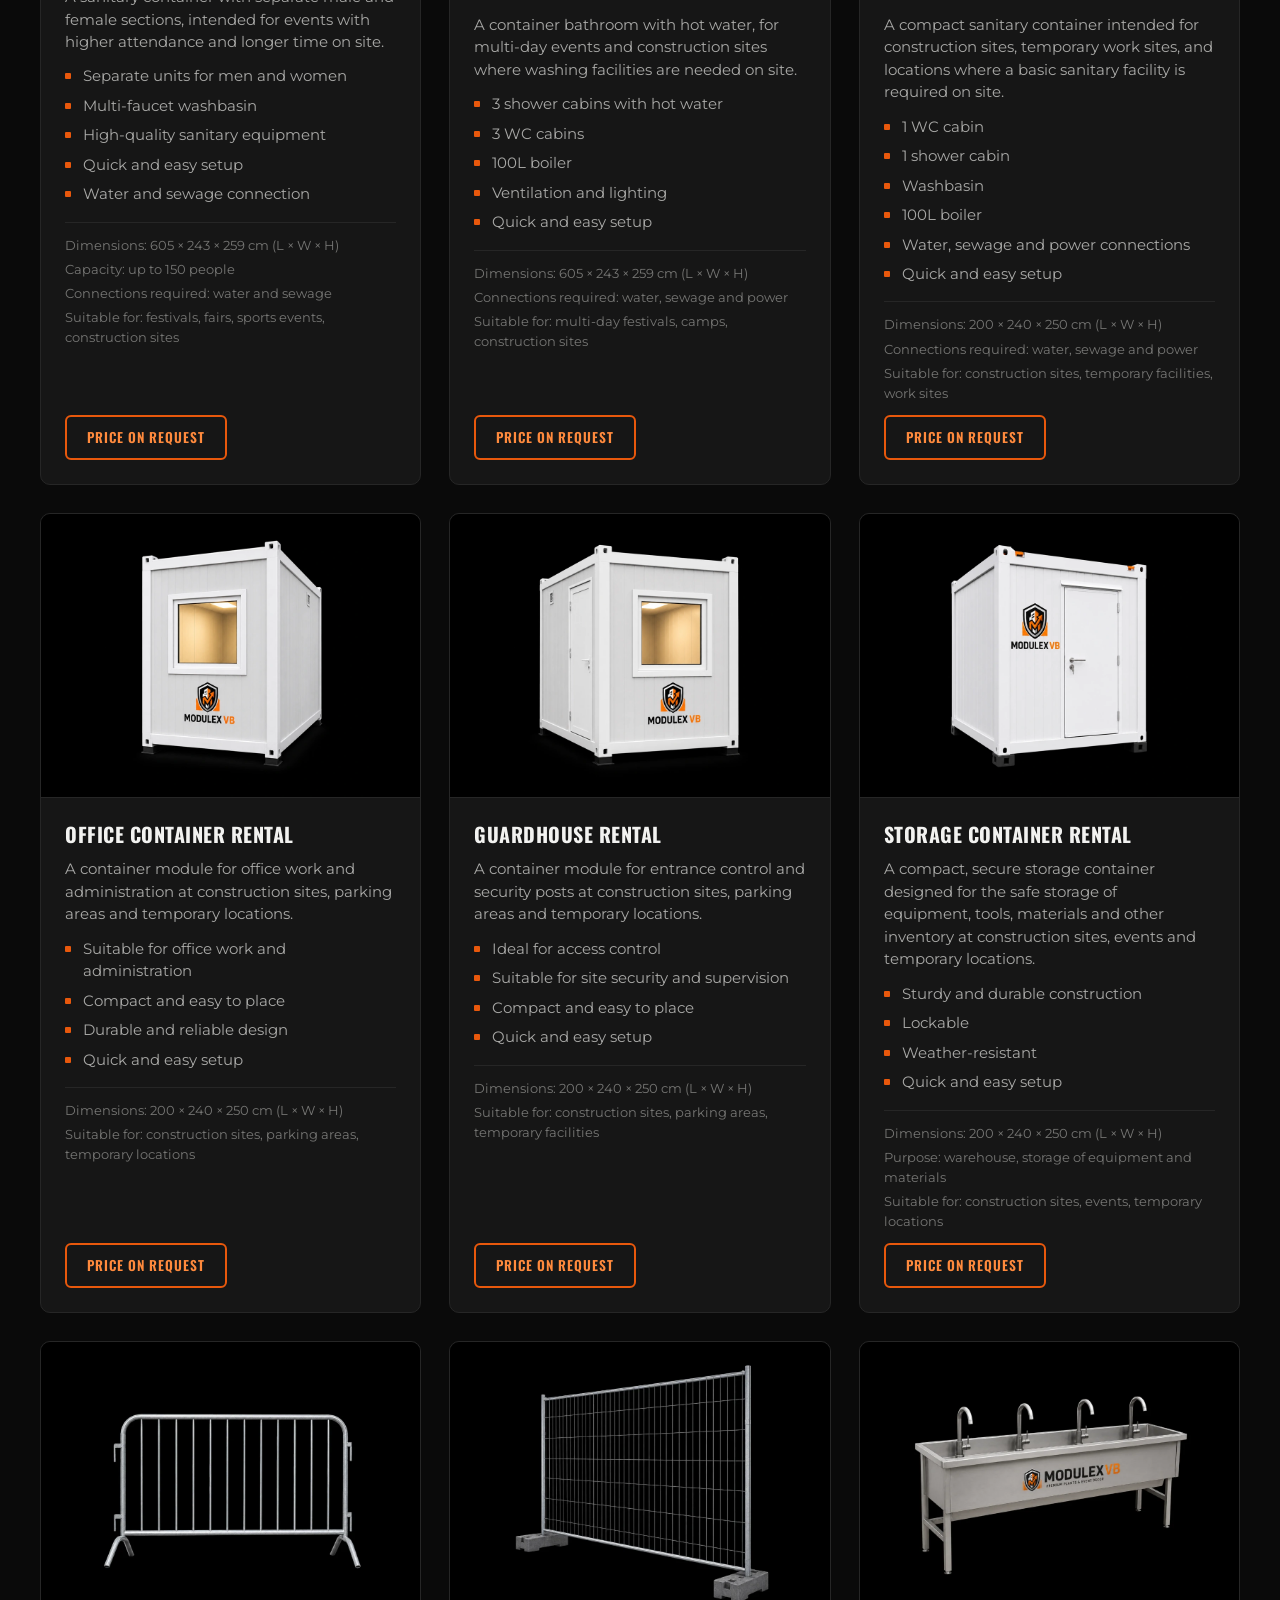
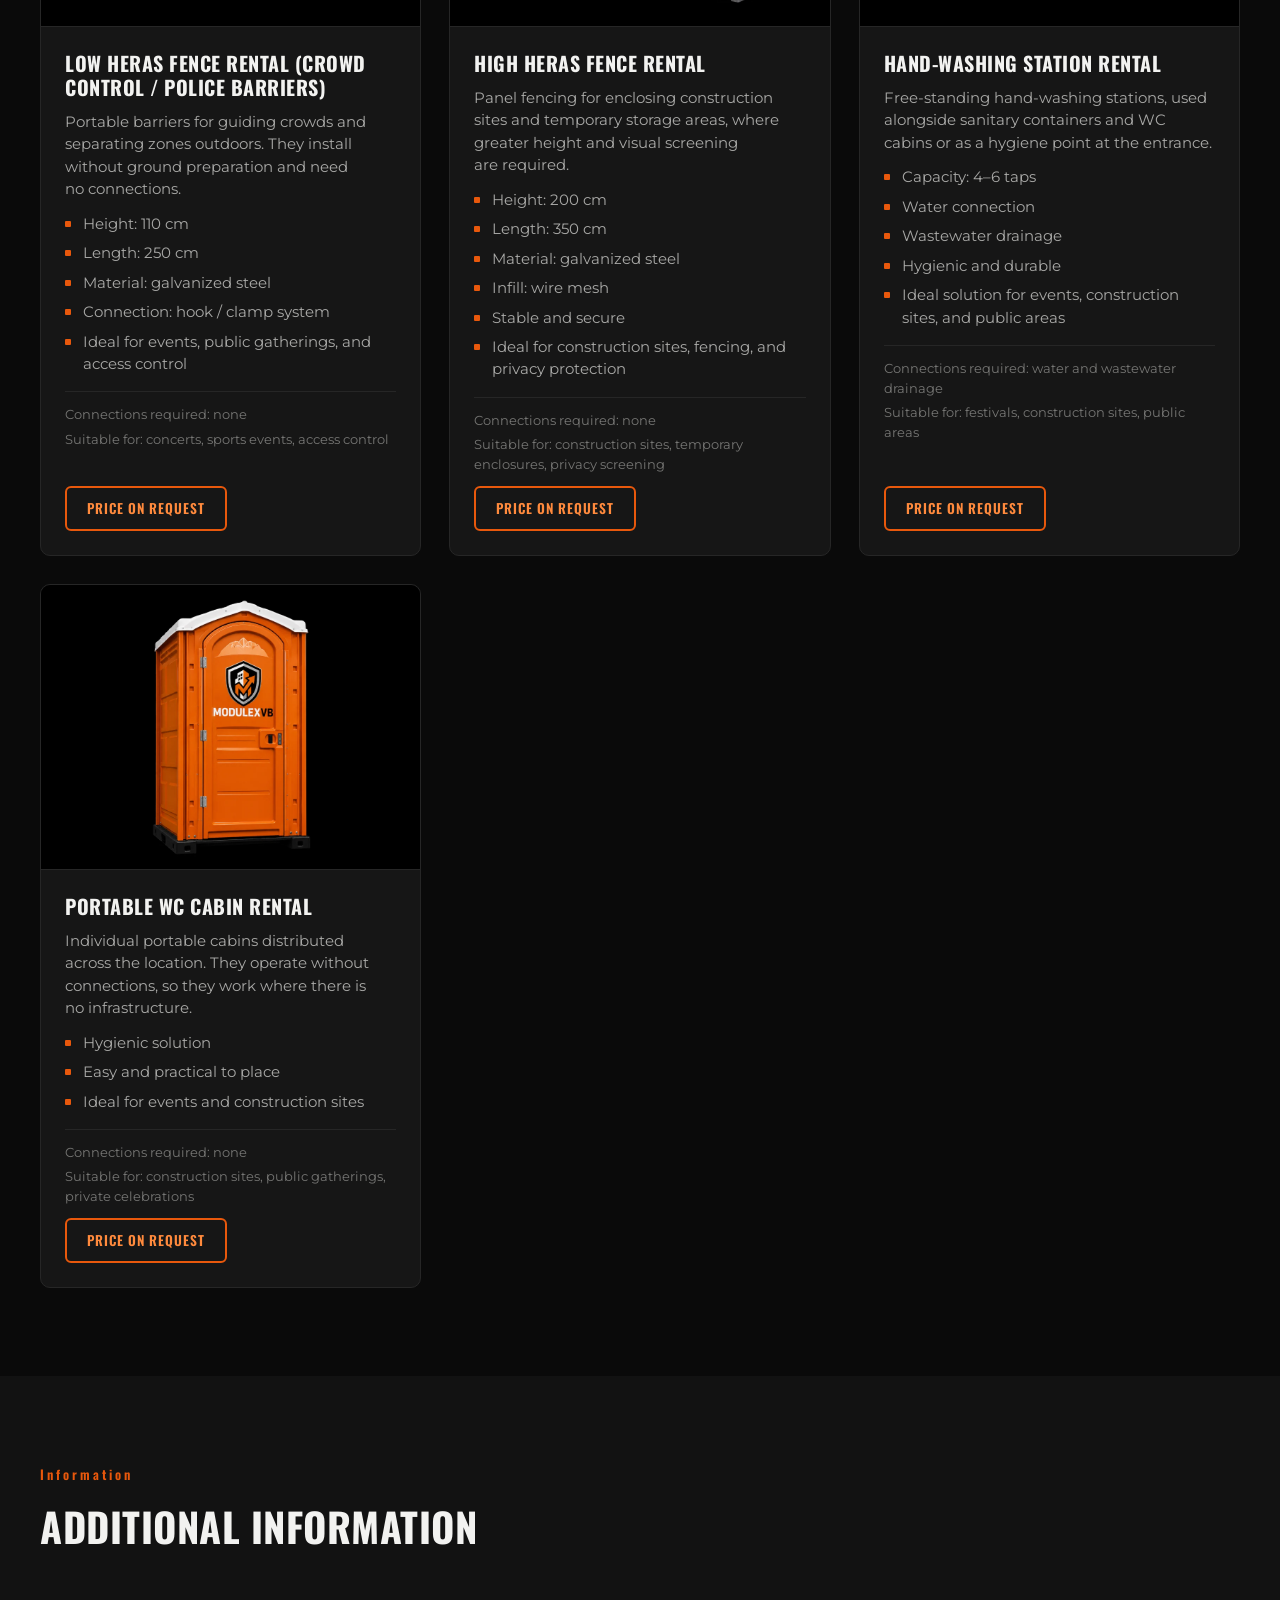
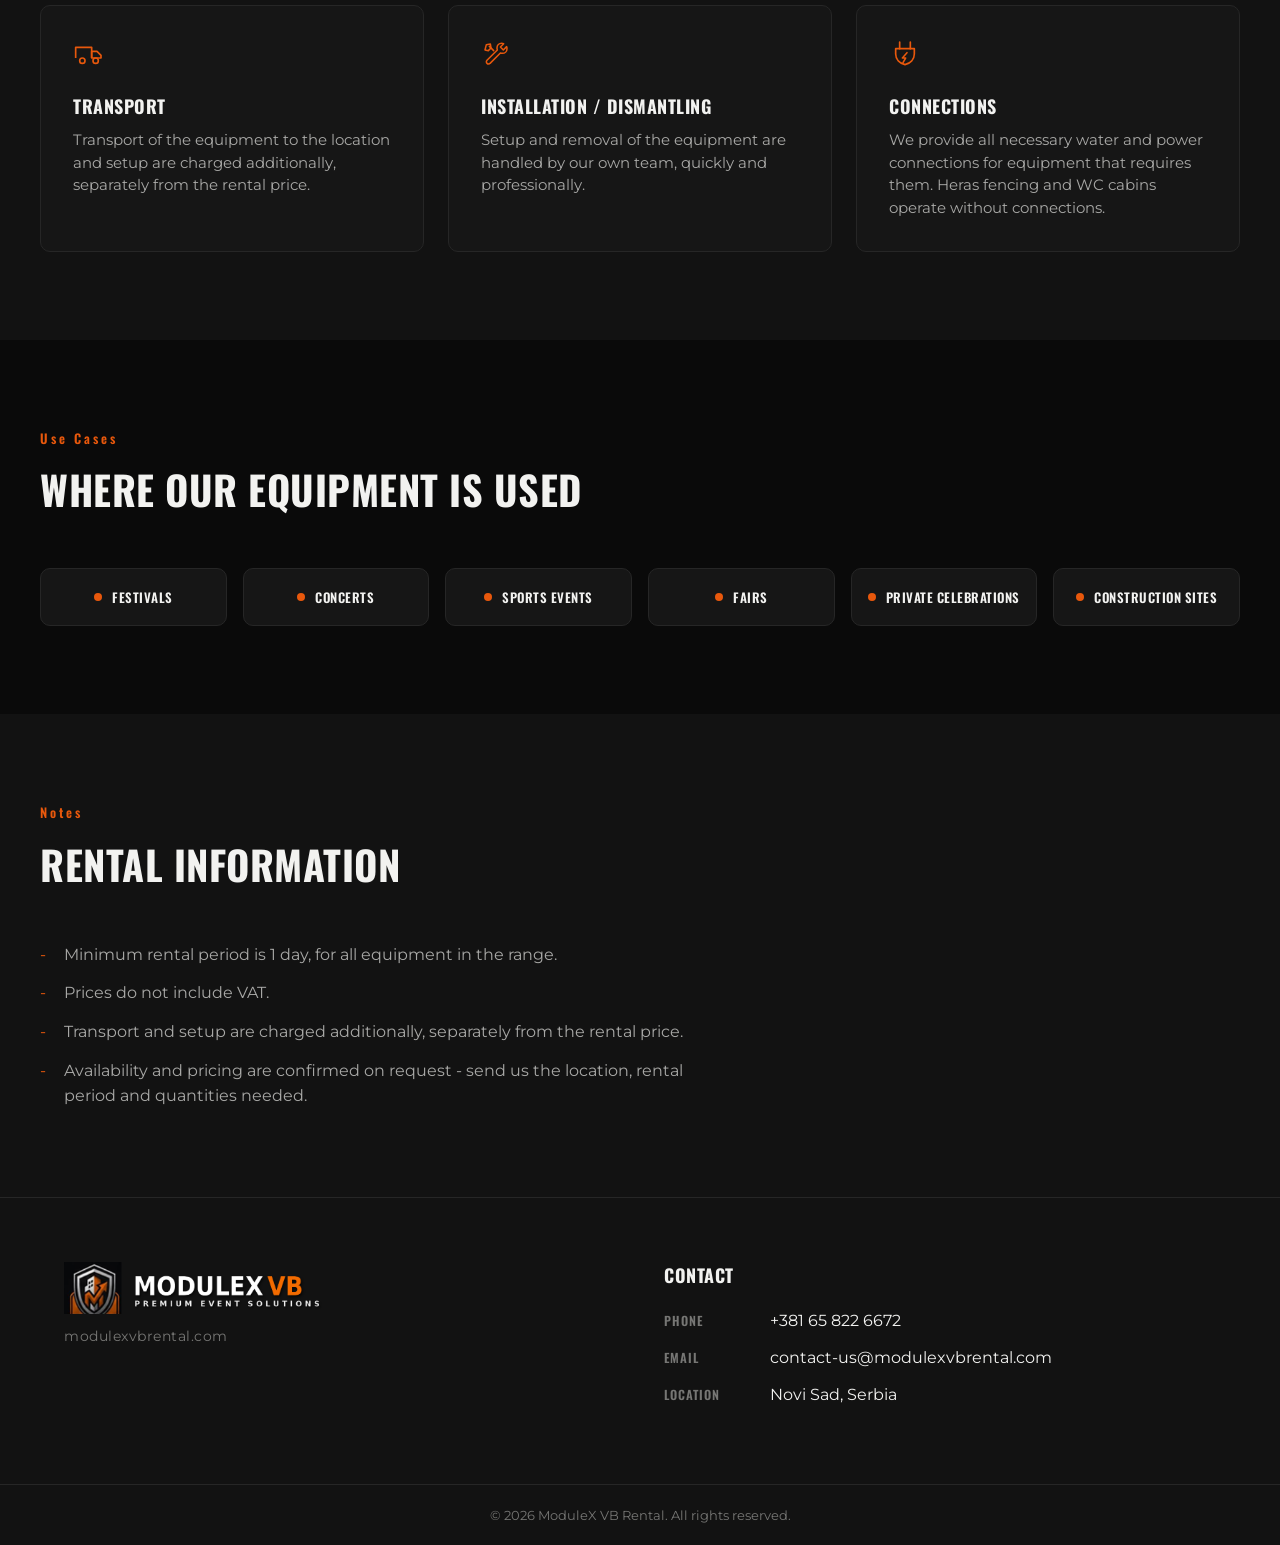
==== commit 12b73400: "Add files via upload" ====
--- a/en/index.html
+++ b/en/index.html
@@ -4,7 +4,7 @@
 <meta charset="UTF-8">
 <meta name="viewport" content="width=device-width, initial-scale=1.0">
 <title>Equipment rental for events and construction sites | ModuleX VB Rental</title>
-<meta name="description" content="ModuleX VB Rental in Novi Sad, Serbia rents sanitary WC containers, bathroom containers with showers, portable WC cabins, hand-washing stations and low and high Heras fencing for events and construction sites.">
+<meta name="description" content="ModuleX VB Rental in Novi Sad, Serbia rents sanitary WC containers, bathroom containers with showers, office, storage and guardhouse containers, portable WC cabins, hand-washing stations and low and high Heras fencing for events and construction sites.">
 <link rel="canonical" href="https://modulexvbrental.com/en/">
 <link rel="alternate" hreflang="sr-Latn" href="https://modulexvbrental.com/">
 <link rel="alternate" hreflang="en" href="https://modulexvbrental.com/en/">
@@ -16,14 +16,14 @@
 <meta property="og:locale:alternate" content="sr_RS">
 <meta property="og:url" content="https://modulexvbrental.com/en/">
 <meta property="og:title" content="Equipment rental for events and construction sites | ModuleX VB Rental">
-<meta property="og:description" content="Sanitary containers, bathroom containers, portable WC cabins, hand-washing stations and Heras fencing for rent. ModuleX VB Rental, Novi Sad.">
+<meta property="og:description" content="Sanitary, office and storage containers, guardhouses, bathroom containers, portable WC cabins, hand-washing stations and Heras fencing for rent. ModuleX VB Rental, Novi Sad.">
 <meta property="og:image" content="https://modulexvbrental.com/assets/hero-event.jpg">
 <meta property="og:image:width" content="1600">
 <meta property="og:image:height" content="900">
 <meta property="og:image:alt" content="ModuleX VB Rental equipment at an event">
 <meta name="twitter:card" content="summary_large_image">
 <meta name="twitter:title" content="Equipment rental for events and construction sites | ModuleX VB Rental">
-<meta name="twitter:description" content="Sanitary containers, bathroom containers, portable WC cabins, hand-washing stations and Heras fencing for rent. ModuleX VB Rental, Novi Sad.">
+<meta name="twitter:description" content="Sanitary, office and storage containers, guardhouses, bathroom containers, portable WC cabins, hand-washing stations and Heras fencing for rent. ModuleX VB Rental, Novi Sad.">
 <meta name="twitter:image" content="https://modulexvbrental.com/assets/hero-event.jpg">
 
 <link rel="icon" href="../assets/logo.png" type="image/png">
@@ -38,12 +38,13 @@
 {
   "@context": "https://schema.org",
   "@type": "LocalBusiness",
+  "@id": "https://modulexvbrental.com/#business",
   "name": "ModuleX VB Rental",
   "legalName": "MODULEX VB DOO NOVI SAD",
   "url": "https://modulexvbrental.com/",
   "logo": "https://modulexvbrental.com/assets/logo.png",
   "image": "https://modulexvbrental.com/assets/hero-event.jpg",
-  "description": "Rental of sanitary containers, bathroom containers, portable WC cabins, hand-washing stations and Heras fencing for events and construction sites.",
+  "description": "Rental of sanitary, office and storage containers, guardhouses, bathroom containers, portable WC cabins, hand-washing stations and Heras fencing for events and construction sites.",
   "email": "contact-us@modulexvbrental.com",
   "telephone": "+381658226672",
   "taxID": "115804773",
@@ -65,15 +66,198 @@
       "contactType": "sales",
       "telephone": "+381658226672",
       "email": "contact-us@modulexvbrental.com",
-      "availableLanguage": ["sr", "en"]
-    },
-    {
-      "@type": "ContactPoint",
-      "contactType": "sales",
-      "telephone": "+381659243544",
-      "availableLanguage": ["sr", "en"]
+      "availableLanguage": [
+        "sr",
+        "en"
+      ]
     }
-  ]
+  ],
+  "hasOfferCatalog": {
+    "@type": "OfferCatalog",
+    "name": "Rental equipment",
+    "itemListElement": [
+      {
+        "@type": "Offer",
+        "url": "https://modulexvbrental.com/en/#sanitarni-wc-kontejner",
+        "areaServed": {
+          "@type": "Country",
+          "name": "Serbia"
+        },
+        "itemOffered": {
+          "@type": "Service",
+          "name": "Sanitary WC container rental",
+          "description": "A sanitary container with separate male and female sections, intended for events with higher attendance and longer time on site.",
+          "url": "https://modulexvbrental.com/en/#sanitarni-wc-kontejner",
+          "image": "https://modulexvbrental.com/assets/product-wc-container.jpg",
+          "provider": {
+            "@id": "https://modulexvbrental.com/#business"
+          }
+        }
+      },
+      {
+        "@type": "Offer",
+        "url": "https://modulexvbrental.com/en/#kontejner-kupatilo",
+        "areaServed": {
+          "@type": "Country",
+          "name": "Serbia"
+        },
+        "itemOffered": {
+          "@type": "Service",
+          "name": "Bathroom container rental",
+          "description": "A container bathroom with hot water, for multi-day events and construction sites where washing facilities are needed on site.",
+          "url": "https://modulexvbrental.com/en/#kontejner-kupatilo",
+          "image": "https://modulexvbrental.com/assets/product-bathroom-container.jpg",
+          "provider": {
+            "@id": "https://modulexvbrental.com/#business"
+          }
+        }
+      },
+      {
+        "@type": "Offer",
+        "url": "https://modulexvbrental.com/en/#sanitarni-kontejner",
+        "areaServed": {
+          "@type": "Country",
+          "name": "Serbia"
+        },
+        "itemOffered": {
+          "@type": "Service",
+          "name": "Sanitary container rental",
+          "description": "A compact sanitary container intended for construction sites, temporary work sites, and locations where a basic sanitary facility is required on site.",
+          "url": "https://modulexvbrental.com/en/#sanitarni-kontejner",
+          "image": "https://modulexvbrental.com/assets/product-sanitary-container.jpg",
+          "provider": {
+            "@id": "https://modulexvbrental.com/#business"
+          }
+        }
+      },
+      {
+        "@type": "Offer",
+        "url": "https://modulexvbrental.com/en/#kancelarijski-kontejner",
+        "areaServed": {
+          "@type": "Country",
+          "name": "Serbia"
+        },
+        "itemOffered": {
+          "@type": "Service",
+          "name": "Office container rental",
+          "description": "A container module for office work and administration at construction sites, parking areas and temporary locations.",
+          "url": "https://modulexvbrental.com/en/#kancelarijski-kontejner",
+          "image": "https://modulexvbrental.com/assets/product-office-container.jpg",
+          "provider": {
+            "@id": "https://modulexvbrental.com/#business"
+          }
+        }
+      },
+      {
+        "@type": "Offer",
+        "url": "https://modulexvbrental.com/en/#portirnica",
+        "areaServed": {
+          "@type": "Country",
+          "name": "Serbia"
+        },
+        "itemOffered": {
+          "@type": "Service",
+          "name": "Guardhouse rental",
+          "description": "A container module for entrance control and security posts at construction sites, parking areas and temporary locations.",
+          "url": "https://modulexvbrental.com/en/#portirnica",
+          "image": "https://modulexvbrental.com/assets/product-guardhouse-container.jpg",
+          "provider": {
+            "@id": "https://modulexvbrental.com/#business"
+          }
+        }
+      },
+      {
+        "@type": "Offer",
+        "url": "https://modulexvbrental.com/en/#magacinski-kontejner",
+        "areaServed": {
+          "@type": "Country",
+          "name": "Serbia"
+        },
+        "itemOffered": {
+          "@type": "Service",
+          "name": "Storage container rental",
+          "description": "A compact, secure storage container designed for the safe storage of equipment, tools, materials and other inventory at construction sites, events and temporary locations.",
+          "url": "https://modulexvbrental.com/en/#magacinski-kontejner",
+          "image": "https://modulexvbrental.com/assets/product-storage-container.jpg",
+          "provider": {
+            "@id": "https://modulexvbrental.com/#business"
+          }
+        }
+      },
+      {
+        "@type": "Offer",
+        "url": "https://modulexvbrental.com/en/#niske-heras-ograde",
+        "areaServed": {
+          "@type": "Country",
+          "name": "Serbia"
+        },
+        "itemOffered": {
+          "@type": "Service",
+          "name": "Low Heras fence rental (crowd control / police barriers)",
+          "description": "Portable barriers for guiding crowds and separating zones outdoors. They install without ground preparation and need no connections.",
+          "url": "https://modulexvbrental.com/en/#niske-heras-ograde",
+          "image": "https://modulexvbrental.com/assets/product-heras-low.jpg",
+          "provider": {
+            "@id": "https://modulexvbrental.com/#business"
+          }
+        }
+      },
+      {
+        "@type": "Offer",
+        "url": "https://modulexvbrental.com/en/#visoke-heras-ograde",
+        "areaServed": {
+          "@type": "Country",
+          "name": "Serbia"
+        },
+        "itemOffered": {
+          "@type": "Service",
+          "name": "High Heras fence rental",
+          "description": "Panel fencing for enclosing construction sites and temporary storage areas, where greater height and visual screening are required.",
+          "url": "https://modulexvbrental.com/en/#visoke-heras-ograde",
+          "image": "https://modulexvbrental.com/assets/product-heras-high.jpg",
+          "provider": {
+            "@id": "https://modulexvbrental.com/#business"
+          }
+        }
+      },
+      {
+        "@type": "Offer",
+        "url": "https://modulexvbrental.com/en/#lavaboi",
+        "areaServed": {
+          "@type": "Country",
+          "name": "Serbia"
+        },
+        "itemOffered": {
+          "@type": "Service",
+          "name": "Hand-washing station rental",
+          "description": "Free-standing hand-washing stations, used alongside sanitary containers and WC cabins or as a hygiene point at the entrance.",
+          "url": "https://modulexvbrental.com/en/#lavaboi",
+          "image": "https://modulexvbrental.com/assets/product-handwash.jpg",
+          "provider": {
+            "@id": "https://modulexvbrental.com/#business"
+          }
+        }
+      },
+      {
+        "@type": "Offer",
+        "url": "https://modulexvbrental.com/en/#mobilne-wc-kabine",
+        "areaServed": {
+          "@type": "Country",
+          "name": "Serbia"
+        },
+        "itemOffered": {
+          "@type": "Service",
+          "name": "Portable WC cabin rental",
+          "description": "Individual portable cabins distributed across the location. They operate without connections, so they work where there is no infrastructure.",
+          "url": "https://modulexvbrental.com/en/#mobilne-wc-kabine",
+          "image": "https://modulexvbrental.com/assets/product-portable-wc.jpg",
+          "provider": {
+            "@id": "https://modulexvbrental.com/#business"
+          }
+        }
+      }
+    ]
+  }
 }
 </script>
 </head>
@@ -95,8 +279,8 @@
 
     <div class="header-actions">
       <div class="lang-switch" role="group" aria-label="Izbor jezika / Language">
-        <a class="lang-btn" href="../index.html" hreflang="sr-Latn" lang="sr-Latn">SR</a>
-        <a class="lang-btn active" href="index.html" hreflang="en" lang="en" aria-current="page">EN</a>
+        <a class="lang-btn" href="../" hreflang="sr-Latn" lang="sr-Latn">SR</a>
+        <a class="lang-btn active" href="./" hreflang="en" lang="en" aria-current="page">EN</a>
       </div>
       <button type="button" class="nav-toggle" id="navToggle" aria-label="Menu" aria-expanded="false" aria-controls="mainNav">
         <span></span><span></span><span></span>
@@ -146,11 +330,11 @@
     <div class="section-inner">
       <p class="section-eyebrow">Equipment</p>
       <h2>Our rental equipment</h2>
-      <p class="section-lead">A complete range for sanitary facilities and site control: sanitary containers, bathroom containers with showers, individual WC cabins, hand-washing stations, and Heras fencing in low and high versions. Everything is rented on a daily basis, with pricing confirmed on request.</p>
+      <p class="section-lead">A complete range for sanitary facilities, on-site work and site control: sanitary containers, bathroom containers with showers, office and storage containers, guardhouses, individual WC cabins, hand-washing stations, and Heras fencing in low and high versions. Everything is rented on a daily basis, with pricing confirmed on request.</p>
 
       <div class="product-grid">
 
-        <article class="product-card">
+        <article class="product-card" id="sanitarni-wc-kontejner">
           <div class="product-media">
             <picture>
               <source srcset="../assets/product-wc-container.webp" type="image/webp">
@@ -158,7 +342,7 @@
             </picture>
           </div>
           <div class="product-body">
-            <h3>WC container / male / female with washbasin</h3>
+            <h3>Sanitary WC container rental</h3>
             <p class="product-lead">A sanitary container with separate male and female sections, intended for events with higher attendance and longer time on site.</p>
             <ul class="product-list">
               <li>Separate units for men and women</li>
@@ -177,7 +361,7 @@
           </div>
         </article>
 
-        <article class="product-card">
+        <article class="product-card" id="kontejner-kupatilo">
           <div class="product-media">
             <picture>
               <source srcset="../assets/product-bathroom-container.webp" type="image/webp">
@@ -185,7 +369,7 @@
             </picture>
           </div>
           <div class="product-body">
-            <h3>Bathroom container</h3>
+            <h3>Bathroom container rental</h3>
             <p class="product-subtitle">3 shower cabins / 3 WC cabins</p>
             <p class="product-lead">A container bathroom with hot water, for multi-day events and construction sites where washing facilities are needed on site.</p>
             <ul class="product-list">
@@ -204,7 +388,108 @@
           </div>
         </article>
 
-        <article class="product-card">
+        <article class="product-card" id="sanitarni-kontejner">
+          <div class="product-media">
+            <picture>
+              <source srcset="../assets/product-sanitary-container.webp" type="image/webp">
+              <img src="../assets/product-sanitary-container.jpg" alt="Sanitary container with one WC cabin, one shower cabin and a washbasin" width="800" height="800" loading="lazy" decoding="async">
+            </picture>
+          </div>
+          <div class="product-body">
+            <h3>Sanitary container rental</h3>
+            <p class="product-subtitle">1 WC / 1 shower</p>
+            <p class="product-lead">A compact sanitary container intended for construction sites, temporary work sites, and locations where a basic sanitary facility is required on site.</p>
+            <ul class="product-list">
+              <li>1 WC cabin</li>
+              <li>1 shower cabin</li>
+              <li>Washbasin</li>
+              <li>100L boiler</li>
+              <li>Water, sewage and power connections</li>
+              <li>Quick and easy setup</li>
+            </ul>
+            <div class="product-specs">
+              <span>Dimensions: 200 × 240 × 250 cm (L × W × H)</span>
+              <span>Connections required: water, sewage and power</span>
+              <span>Suitable for: construction sites, temporary facilities, work sites</span>
+            </div>
+            <a href="#contact" class="price-badge">Price on request</a>
+          </div>
+        </article>
+
+        <article class="product-card" id="kancelarijski-kontejner">
+          <div class="product-media">
+            <picture>
+              <source srcset="../assets/product-office-container.webp" type="image/webp">
+              <img src="../assets/product-office-container.jpg" alt="Office container with window for on-site work" width="800" height="800" loading="lazy" decoding="async">
+            </picture>
+          </div>
+          <div class="product-body">
+            <h3>Office container rental</h3>
+            <p class="product-lead">A container module for office work and administration at construction sites, parking areas and temporary locations.</p>
+            <ul class="product-list">
+              <li>Suitable for office work and administration</li>
+              <li>Compact and easy to place</li>
+              <li>Durable and reliable design</li>
+              <li>Quick and easy setup</li>
+            </ul>
+            <div class="product-specs">
+              <span>Dimensions: 200 × 240 × 250 cm (L × W × H)</span>
+              <span>Suitable for: construction sites, parking areas, temporary locations</span>
+            </div>
+            <a href="#contact" class="price-badge">Price on request</a>
+          </div>
+        </article>
+
+        <article class="product-card" id="portirnica">
+          <div class="product-media">
+            <picture>
+              <source srcset="../assets/product-guardhouse-container.webp" type="image/webp">
+              <img src="../assets/product-guardhouse-container.jpg" alt="Guardhouse container with door and window for entrance control" width="800" height="800" loading="lazy" decoding="async">
+            </picture>
+          </div>
+          <div class="product-body">
+            <h3>Guardhouse rental</h3>
+            <p class="product-lead">A container module for entrance control and security posts at construction sites, parking areas and temporary locations.</p>
+            <ul class="product-list">
+              <li>Ideal for access control</li>
+              <li>Suitable for site security and supervision</li>
+              <li>Compact and easy to place</li>
+              <li>Quick and easy setup</li>
+            </ul>
+            <div class="product-specs">
+              <span>Dimensions: 200 × 240 × 250 cm (L × W × H)</span>
+              <span>Suitable for: construction sites, parking areas, temporary facilities</span>
+            </div>
+            <a href="#contact" class="price-badge">Price on request</a>
+          </div>
+        </article>
+
+        <article class="product-card" id="magacinski-kontejner">
+          <div class="product-media">
+            <picture>
+              <source srcset="../assets/product-storage-container.webp" type="image/webp">
+              <img src="../assets/product-storage-container.jpg" alt="Lockable storage container for equipment and tools" width="800" height="800" loading="lazy" decoding="async">
+            </picture>
+          </div>
+          <div class="product-body">
+            <h3>Storage container rental</h3>
+            <p class="product-lead">A compact, secure storage container designed for the safe storage of equipment, tools, materials and other inventory at construction sites, events and temporary locations.</p>
+            <ul class="product-list">
+              <li>Sturdy and durable construction</li>
+              <li>Lockable</li>
+              <li>Weather-resistant</li>
+              <li>Quick and easy setup</li>
+            </ul>
+            <div class="product-specs">
+              <span>Dimensions: 200 × 240 × 250 cm (L × W × H)</span>
+              <span>Purpose: warehouse, storage of equipment and materials</span>
+              <span>Suitable for: construction sites, events, temporary locations</span>
+            </div>
+            <a href="#contact" class="price-badge">Price on request</a>
+          </div>
+        </article>
+
+        <article class="product-card" id="niske-heras-ograde">
           <div class="product-media">
             <picture>
               <source srcset="../assets/product-heras-low.webp" type="image/webp">
@@ -212,7 +497,7 @@
             </picture>
           </div>
           <div class="product-body">
-            <h3>Low Heras fences (crowd control / police barriers)</h3>
+            <h3>Low Heras fence rental (crowd control / police barriers)</h3>
             <p class="product-lead">Portable barriers for guiding crowds and separating zones outdoors. They install without ground preparation and need no connections.</p>
             <ul class="product-list">
               <li>Height: 110 cm</li>
@@ -229,7 +514,7 @@
           </div>
         </article>
 
-        <article class="product-card">
+        <article class="product-card" id="visoke-heras-ograde">
           <div class="product-media">
             <picture>
               <source srcset="../assets/product-heras-high.webp" type="image/webp">
@@ -237,7 +522,7 @@
             </picture>
           </div>
           <div class="product-body">
-            <h3>High Heras fences</h3>
+            <h3>High Heras fence rental</h3>
             <p class="product-lead">Panel fencing for enclosing construction sites and temporary storage areas, where greater height and visual screening are required.</p>
             <ul class="product-list">
               <li>Height: 200 cm</li>
@@ -255,7 +540,7 @@
           </div>
         </article>
 
-        <article class="product-card">
+        <article class="product-card" id="lavaboi">
           <div class="product-media">
             <picture>
               <source srcset="../assets/product-handwash.webp" type="image/webp">
@@ -263,7 +548,7 @@
             </picture>
           </div>
           <div class="product-body">
-            <h3>Hand-washing units</h3>
+            <h3>Hand-washing station rental</h3>
             <p class="product-lead">Free-standing hand-washing stations, used alongside sanitary containers and WC cabins or as a hygiene point at the entrance.</p>
             <ul class="product-list">
               <li>Capacity: 4–6 taps</li>
@@ -280,7 +565,7 @@
           </div>
         </article>
 
-        <article class="product-card">
+        <article class="product-card" id="mobilne-wc-kabine">
           <div class="product-media">
             <picture>
               <source srcset="../assets/product-portable-wc.webp" type="image/webp">
@@ -288,7 +573,7 @@
             </picture>
           </div>
           <div class="product-body">
-            <h3>Portable WC cabins</h3>
+            <h3>Portable WC cabin rental</h3>
             <p class="product-lead">Individual portable cabins distributed across the location. They operate without connections, so they work where there is no infrastructure.</p>
             <ul class="product-list">
               <li>Hygienic solution</li>
@@ -373,7 +658,6 @@
       <div class="contact-row">
         <span class="contact-label">Phone</span>
         <a href="tel:+381658226672">+381 65 822 6672</a>
-        <a href="tel:+381659243544">+381 65 9243 544</a>
       </div>
       <div class="contact-row">
         <span class="contact-label">Email</span>
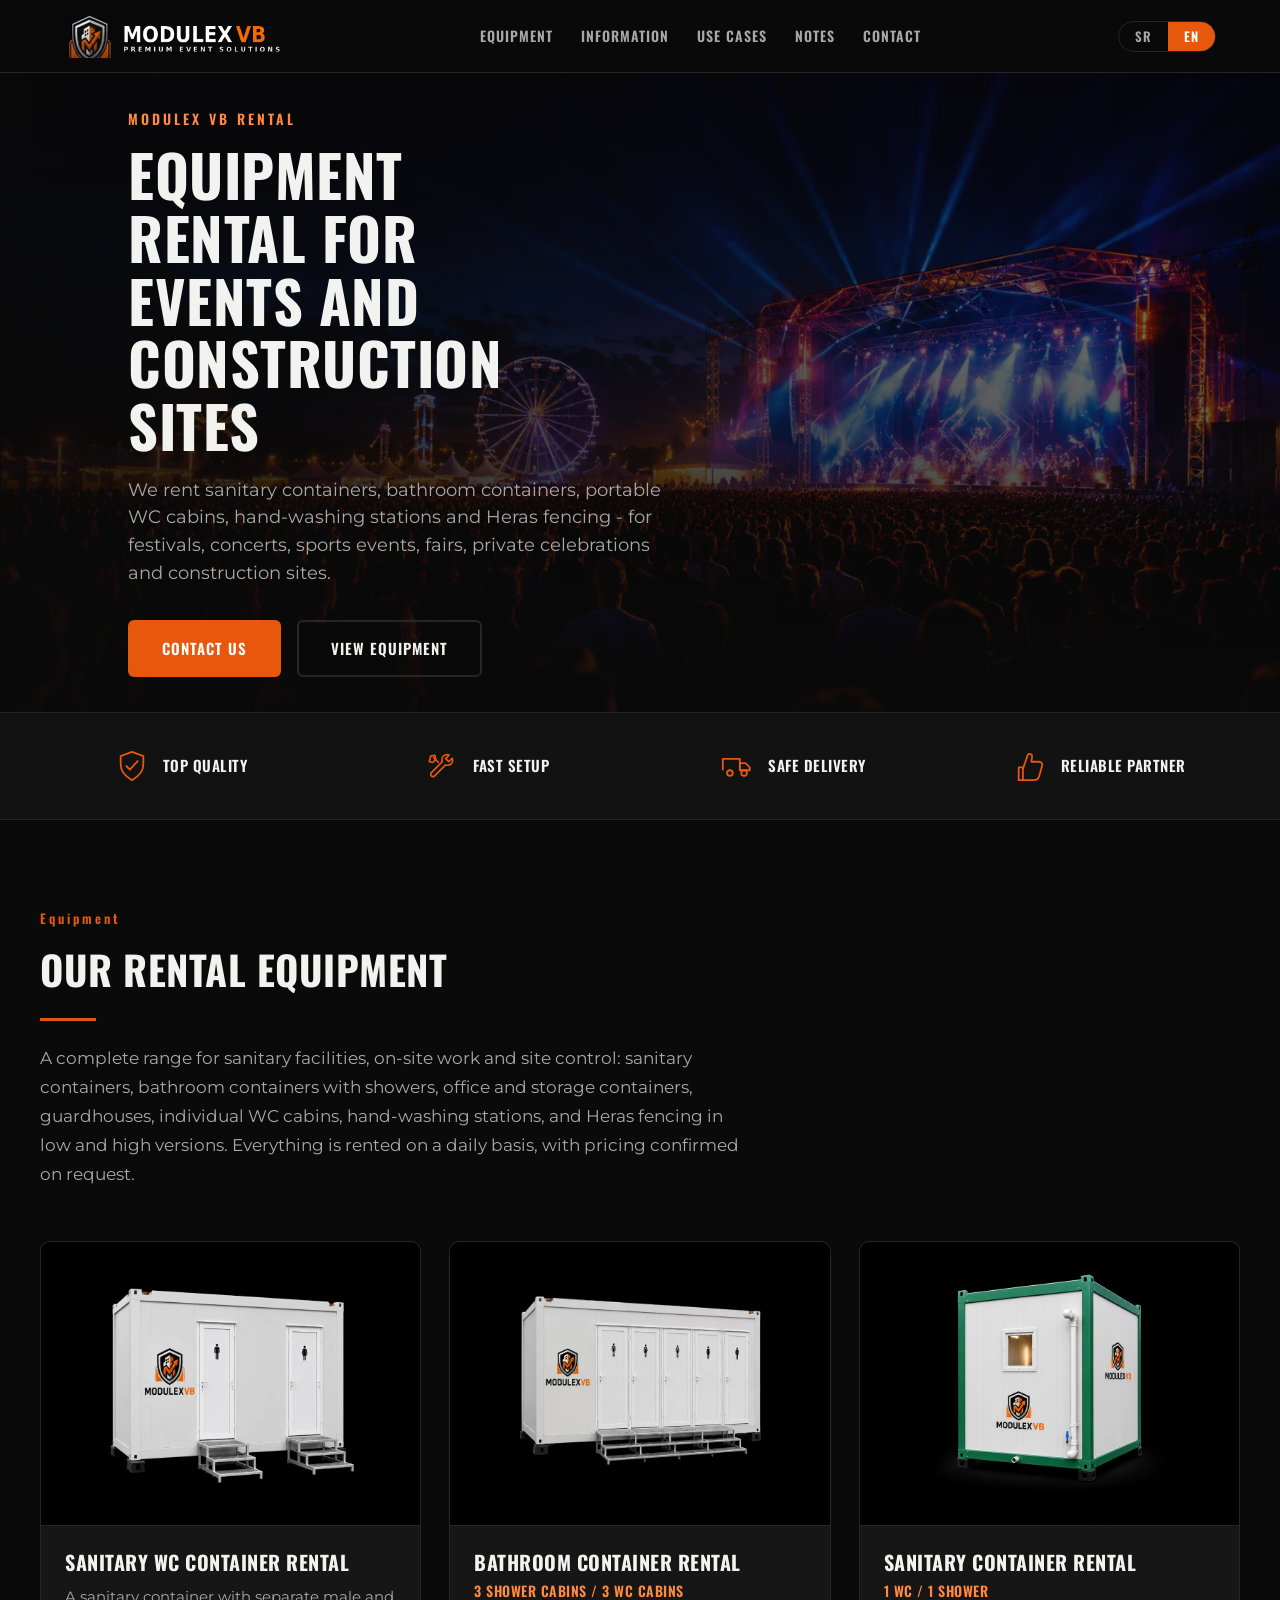
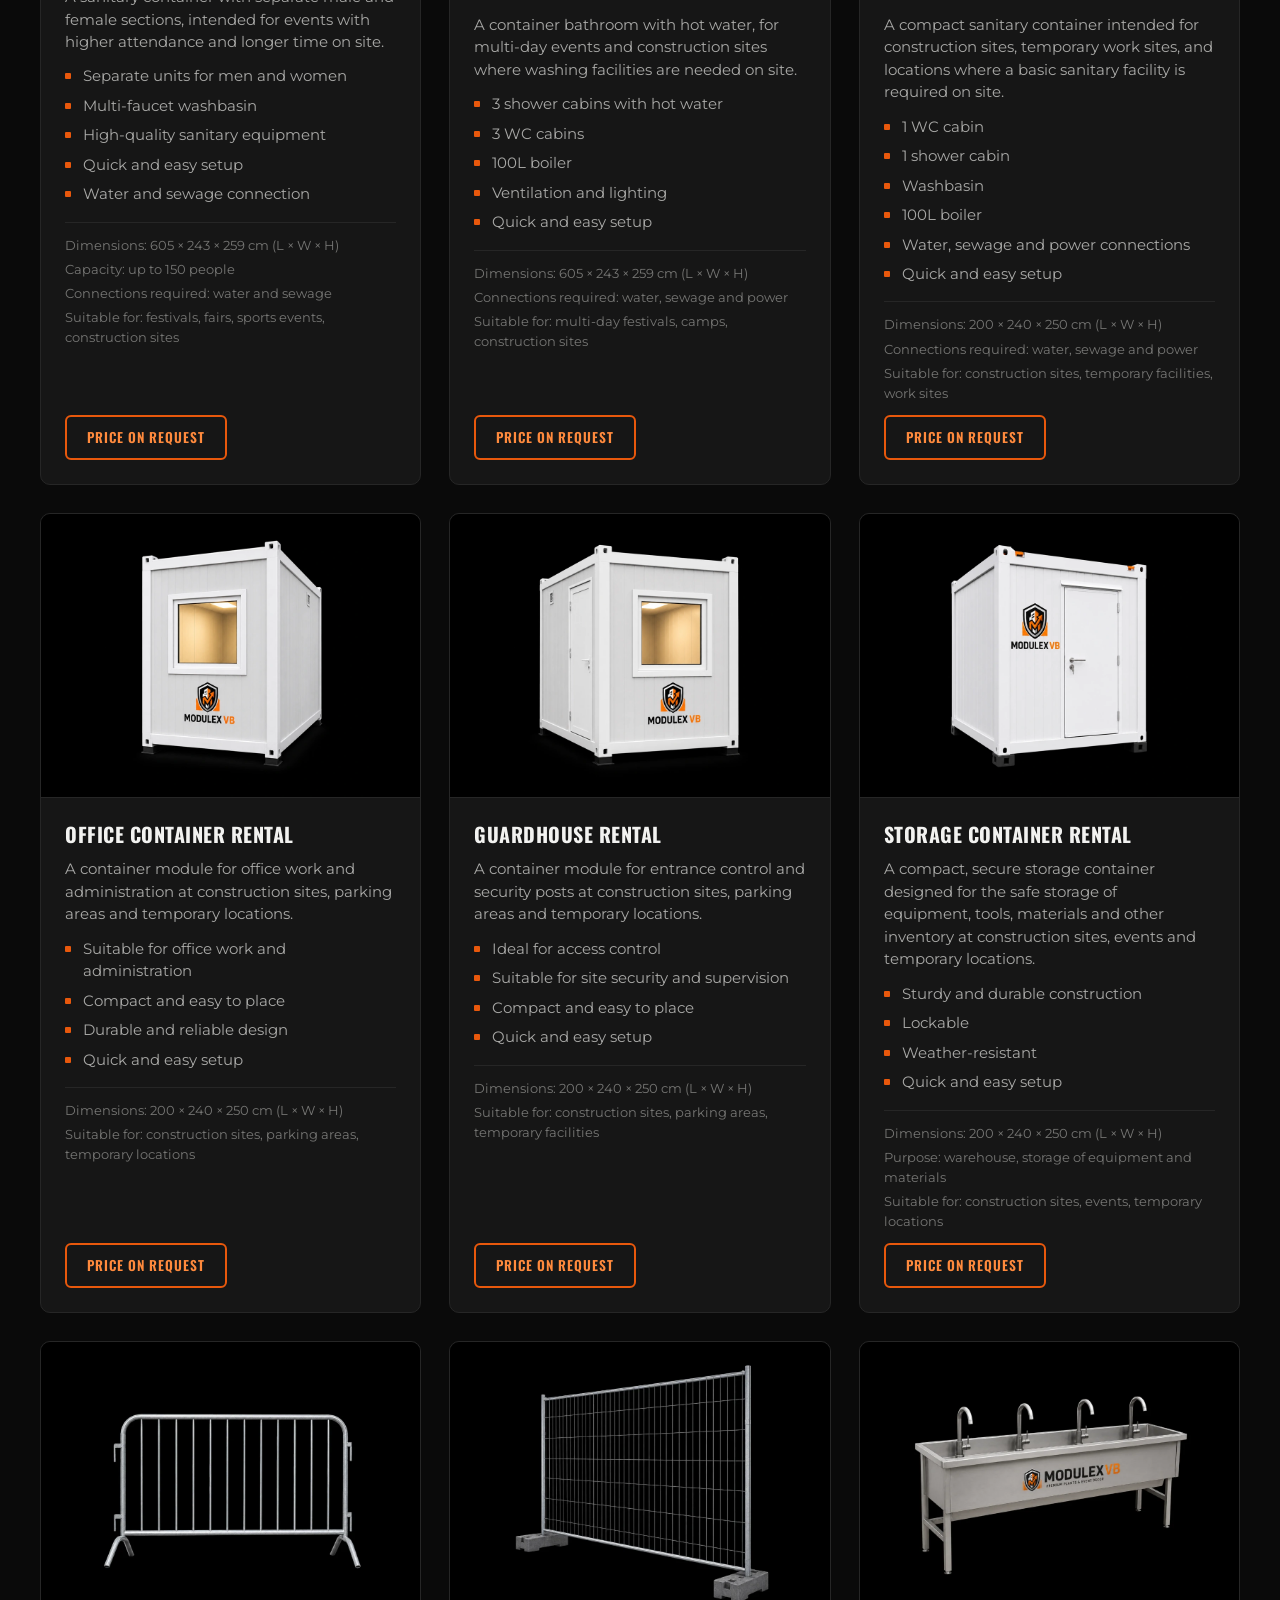
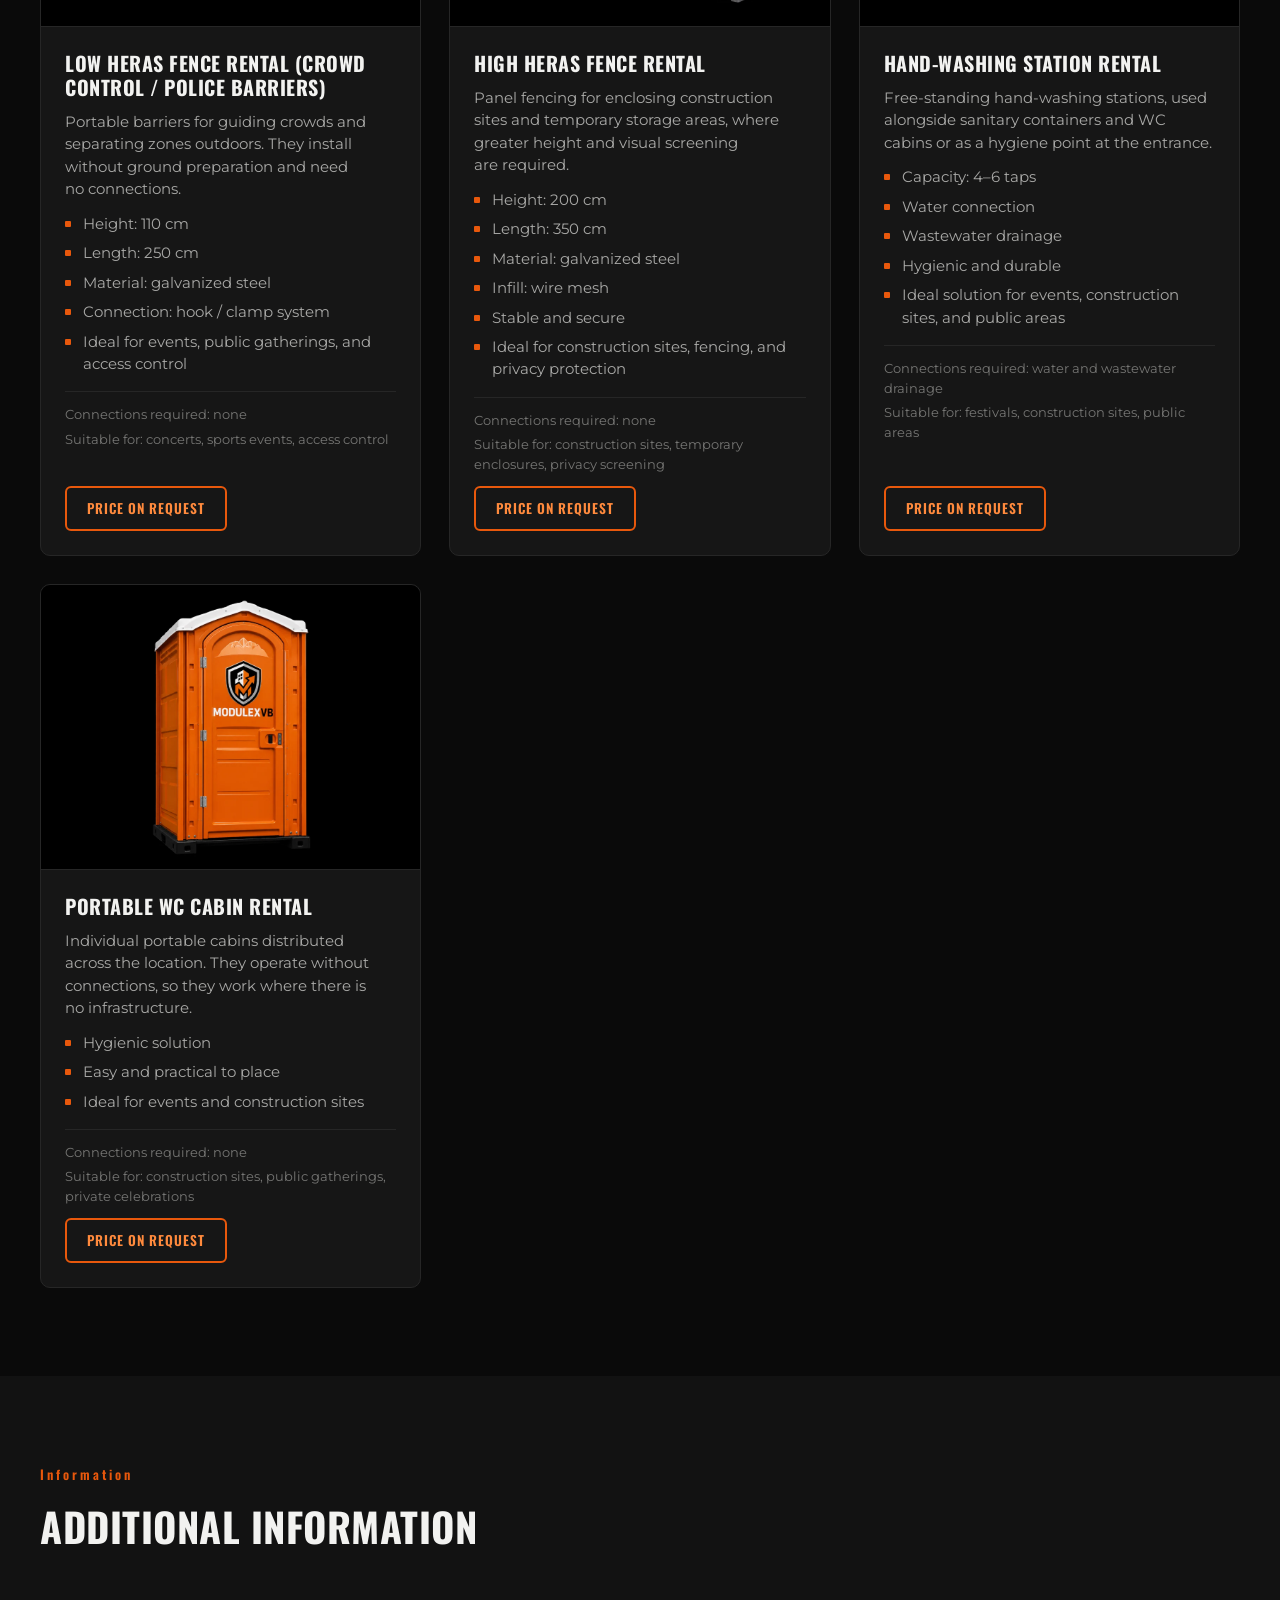
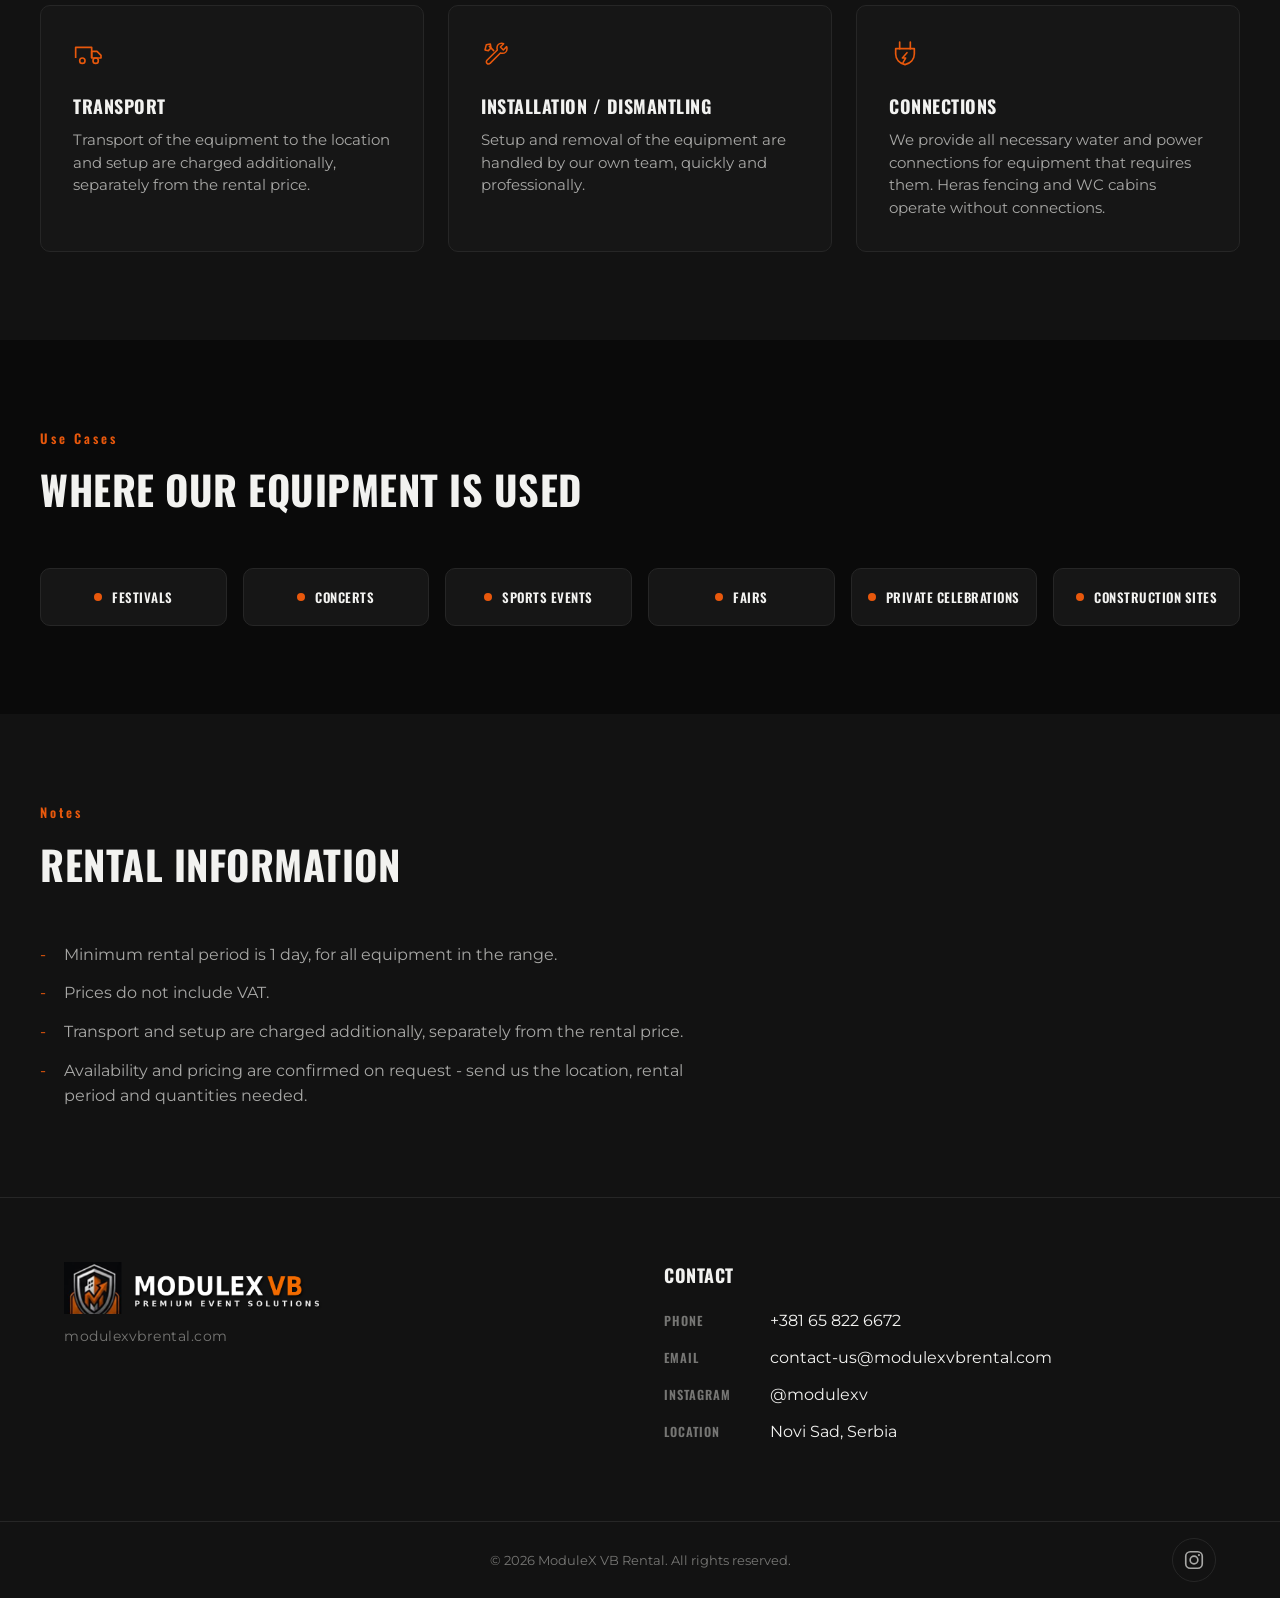
==== commit 0f6693d3: "Add files via upload" ====
--- a/en/index.html
+++ b/en/index.html
@@ -44,6 +44,9 @@
   "url": "https://modulexvbrental.com/",
   "logo": "https://modulexvbrental.com/assets/logo.png",
   "image": "https://modulexvbrental.com/assets/hero-event.jpg",
+  "sameAs": [
+    "https://www.instagram.com/modulexv/"
+  ],
   "description": "Rental of sanitary, office and storage containers, guardhouses, bathroom containers, portable WC cabins, hand-washing stations and Heras fencing for events and construction sites.",
   "email": "contact-us@modulexvbrental.com",
   "telephone": "+381658226672",
@@ -664,6 +667,10 @@
         <a href="mailto:contact-us@modulexvbrental.com">contact-us@modulexvbrental.com</a>
       </div>
       <div class="contact-row">
+        <span class="contact-label">Instagram</span>
+        <a href="https://www.instagram.com/modulexv/" target="_blank" rel="noopener">@modulexv</a>
+      </div>
+      <div class="contact-row">
         <span class="contact-label">Location</span>
         <span>Novi Sad, Serbia</span>
       </div>
@@ -671,6 +678,9 @@
   </div>
   <div class="footer-bottom">
     <p>&copy; 2026 ModuleX VB Rental. All rights reserved.</p>
+    <div class="footer-social">
+      <a href="https://www.instagram.com/modulexv/" class="social-link" target="_blank" rel="noopener" aria-label="ModuleX VB on Instagram"><svg viewBox="0 0 24 24" class="social-icon" aria-hidden="true"><rect x="3" y="3" width="18" height="18" rx="5" fill="none" stroke="currentColor" stroke-width="1.8"/><circle cx="12" cy="12" r="4.2" fill="none" stroke="currentColor" stroke-width="1.8"/><circle cx="17.4" cy="6.6" r="1.2" fill="currentColor"/></svg></a>
+    </div>
   </div>
 </footer>
 
--- a/styles.css
+++ b/styles.css
@@ -363,6 +363,8 @@
   display: flex;
   flex-direction: column;
   transition: border-color 0.25s ease, box-shadow 0.25s ease, transform 0.25s ease;
+  /* keep a linked product (e.g. /#portirnica) clear of the sticky header */
+  scroll-margin-top: 96px;
 }
 
 .product-card:hover{
@@ -568,6 +570,28 @@
 .footer-logo{ height: 52px; width: auto; margin-bottom: 12px; }
 .footer-domain{ color: var(--text-faint); font-size: 14px; letter-spacing: 0.5px; }
 
+.footer-social{ display: flex; gap: 12px; }
+
+.social-link{
+  display: inline-flex;
+  align-items: center;
+  justify-content: center;
+  width: 44px;
+  height: 44px;
+  border: 1px solid var(--panel-border);
+  border-radius: 50%;
+  color: var(--text-dim);
+  transition: color 0.2s ease, border-color 0.2s ease, box-shadow 0.2s ease;
+}
+
+.social-link:hover{
+  color: var(--orange-light);
+  border-color: var(--orange);
+  box-shadow: var(--glow-hover);
+}
+
+.social-icon{ width: 22px; height: 22px; }
+
 .footer-contact h3{ font-size: 18px; margin-bottom: 20px; }
 
 .contact-row{
@@ -595,9 +619,17 @@
 
 .footer-bottom{
   border-block-start: 1px solid var(--panel-border);
-  padding: 20px 24px;
+  /* side padding lines the icon up with the content edge above */
+  padding: 16px max(24px, calc((100% - var(--container)) / 2 + 24px));
+  display: grid;
+  grid-template-columns: 1fr auto 1fr;
+  align-items: center;
+  gap: 16px;
   text-align: center;
 }
+
+.footer-bottom p{ grid-column: 2; }
+.footer-bottom .footer-social{ grid-column: 3; justify-self: end; }
 
 .footer-bottom p{
   margin: 0;
@@ -660,6 +692,10 @@
   }
 
   .contact-label{ margin-bottom: 2px; }
+
+  .footer-bottom{ grid-template-columns: 1fr auto; text-align: start; }
+  .footer-bottom p{ grid-column: 1; }
+  .footer-bottom .footer-social{ grid-column: 2; }
 }
 
 @media (max-width: 420px){
